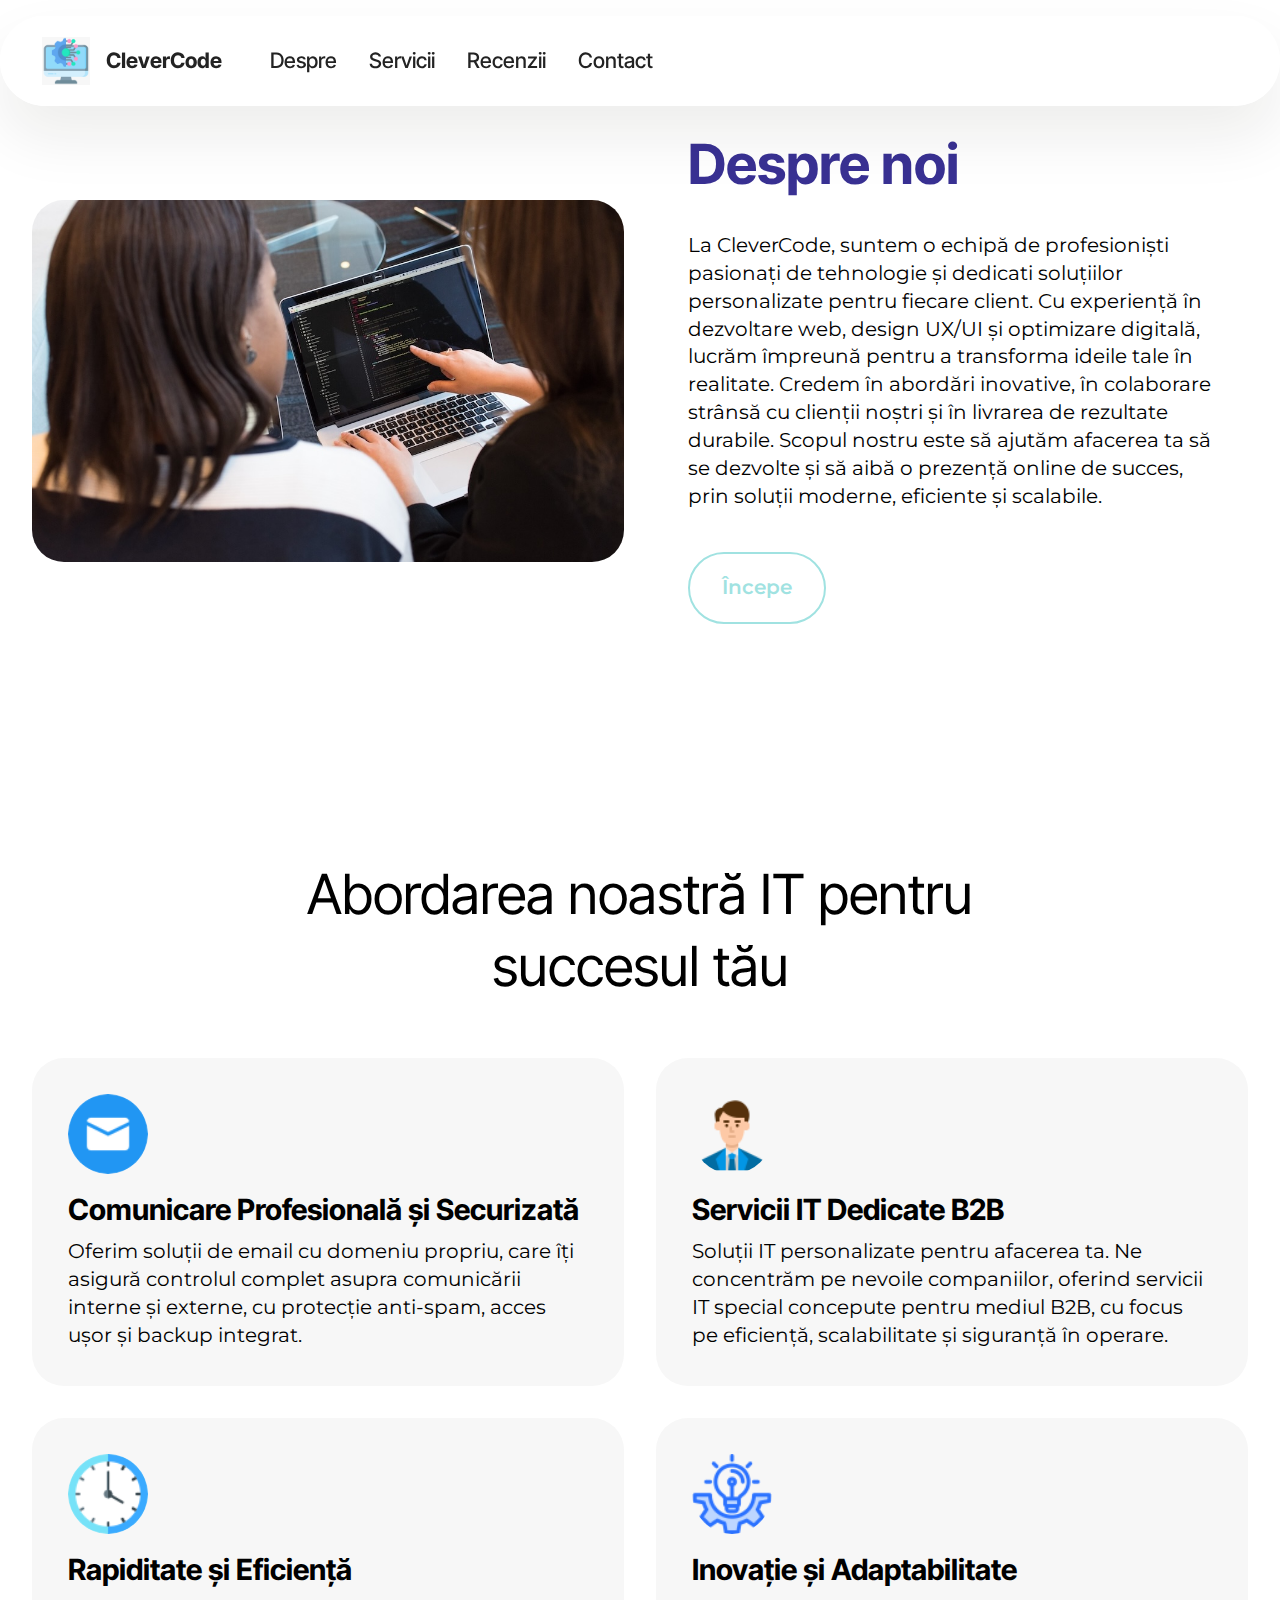
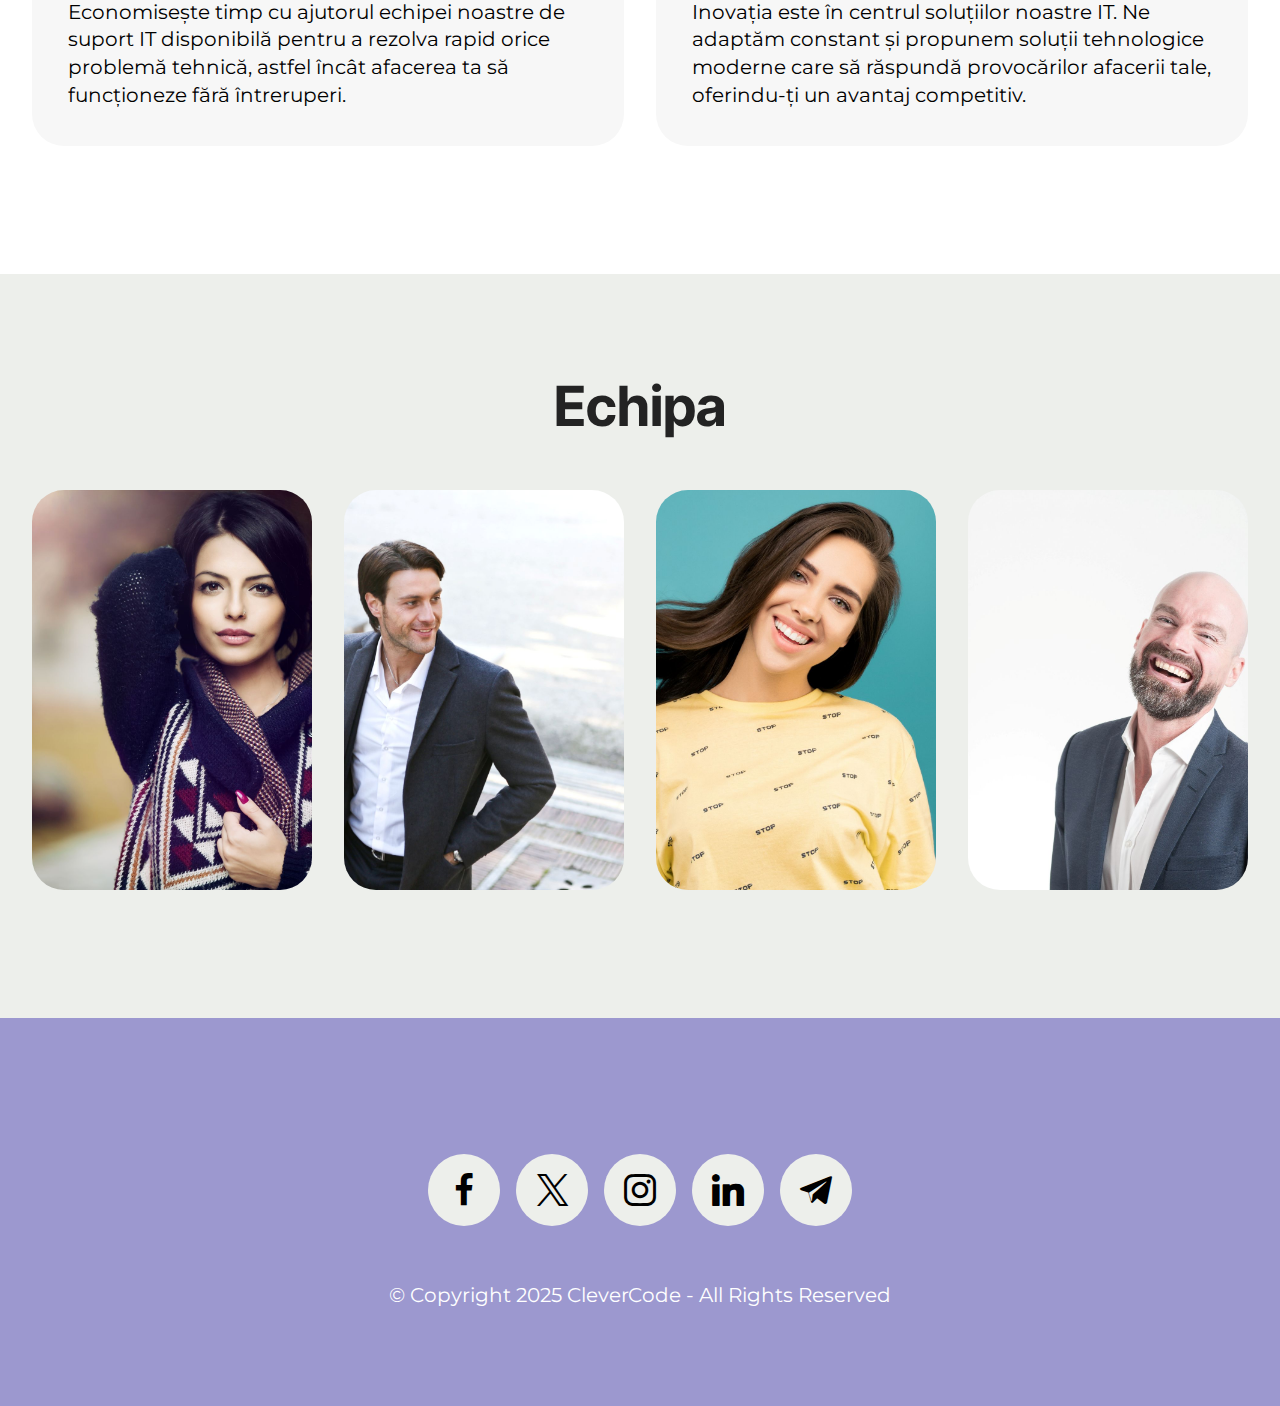
==== page1.html @ 92ffdc8c "Companie" ====
<!DOCTYPE html>
<html lang="ro">

<head>
    <meta charset="utf-8">
    <meta name="author" content="Oprea Andrada-Ioana">
    <meta name="keywords" content="Programare web, Dezvoltare software, Consultanță IT, Servicii IT personalizate">
    <meta name="description" content="Compania noastră IT oferă soluții software personalizate, consultanță tehnologică și servicii de suport pentru a sprijini transformarea digitală a afacerii tale">
    <title>Soluții IT Personalizate pentru Optimizarea Afacerii Tale</title>


    <link rel="stylesheet" href="assets/web/assets/mobirise-icons2/mobirise2.css">
    <link rel="stylesheet" href="assets/bootstrap/css/bootstrap.min.css">
    <link rel="stylesheet" href="assets/bootstrap/css/bootstrap-grid.min.css">
    <link rel="stylesheet" href="assets/bootstrap/css/bootstrap-reboot.min.css">
    <link rel="stylesheet" href="assets/animatecss/animate.css">
    <link rel="stylesheet" href="assets/dropdown/css/style.css">
    <link rel="stylesheet" href="assets/socicon/css/styles.css">
    <link rel="stylesheet" href="assets/theme/css/style.css">
    <link rel="preload" href="https://fonts.googleapis.com/css2?family=Inter+Tight:wght@400;700&display=swap" as="style" onload="this.onload=null;this.rel='stylesheet'">
    <noscript><link rel="stylesheet" href="https://fonts.googleapis.com/css2?family=Inter+Tight:wght@400;700&display=swap"></noscript>
    <link rel="preload" href="https://fonts.googleapis.com/css?family=Montserrat:100,200,300,400,500,600,700,800,900,100i,200i,300i,400i,500i,600i,700i,800i,900i&display=swap" as="style" onload="this.onload=null;this.rel='stylesheet'">
    <noscript><link rel="stylesheet" href="https://fonts.googleapis.com/css?family=Montserrat:100,200,300,400,500,600,700,800,900&display=swap"></noscript>
    <link rel="preload" as="style" href="assets/mobirise/css/mbr-additional.css?v=W30mkj">
    <link rel="stylesheet" href="assets/mobirise/css/mbr-additional.css?v=W30mkj" type="text/css">
</head>

<body>


    <div data-bs-version="5.1" class="menu menu1 cid-uA8IQhaXGM" id="menu01-2">
        <nav class="navbar navbar-dropdown navbar-fixed-top navbar-expand-lg">
            <div class="container">
                <div class="navbar-brand">
                    <div class="navbar-logo">
                        <a href="https://mobiri.se">
                            <img src="assets/images/it.jpg" alt="CleverCode" style="height: 3rem;">
                        </a>
                    </div>
                    <div class="navbar-caption-wrap">
                        <a class="navbar-caption text-black text-primary display-4" href="index.html">CleverCode</a>
                    </div>
                </div>
                <button class="navbar-toggler" type="button" data-bs-toggle="collapse" data-bs-target="#navbarSupportedContent" aria-controls="navbarNavAltMarkup" aria-expanded="false" aria-label="Toggle navigation">
                    <span class="navbar-toggler-icon"></span>
                </button>
                <div class="collapse navbar-collapse" id="navbarSupportedContent">
                    <ul class="navbar-nav nav-dropdown nav-right" data-app-modern-menu="true">
                        <li class="nav-item">
                            <a class="nav-link link text-black text-primary display-4" href="page1.html">Despre</a>
                        </li>
                        <li class="nav-item">
                            <a class="nav-link link text-black text-primary display-4" href="page2.html">Servicii</a>
                        </li>
                        <li class="nav-item">
                            <a class="nav-link link text-black text-primary display-4" href="page3.html">Recenzii</a>
                        </li>
                        <li class="nav-item">
                            <a class="nav-link link text-black text-primary display-4" href="page4.html">Contact</a>
                        </li>
                    </ul>
                </div>
            </div>
        </nav>
    </div>

    
    <div data-bs-version="5.1" class="start article2 cid-uA8QOatmbp" id="article02-b">
        <div class="container">
            <div class="row justify-content-center">
                <div class="col-12 col-md-12 col-lg-6 image-wrapper">
                    <img class="w-100" src="assets/images/code6.jpg" alt="2 femei la un laptop">
                </div>
                <div class="col-12 col-md-12 col-lg">
                    <div class="text-wrapper align-left">
                        <h2 class="mbr-section-title mbr-fonts-style mb-4 display-2"><strong>Despre noi</strong></h2>
                        <p class="mbr-text align-left mbr-fonts-style mb-4 display-7">La CleverCode, suntem o echipă de profesioniști pasionați de tehnologie și dedicati soluțiilor personalizate pentru fiecare client. Cu experiență în dezvoltare web, design UX/UI și optimizare digitală, lucrăm împreună pentru a transforma ideile tale în realitate. Credem în abordări inovative, în colaborare strânsă cu clienții noștri și în livrarea de rezultate durabile. Scopul nostru este să ajutăm afacerea ta să se dezvolte și să aibă o prezență online de succes, prin soluții moderne, eficiente și scalabile.</p>
                        <div class="mbr-section-btn align-left mt-3"><a class="btn btn-warning-outline display-7" href="page4.html">Începe</a></div>
                    </div>
                </div>
            </div>
        </div>
    </div>


    <div data-bs-version="5.1" class="features026 cid-uA8Slpa5jL" id="features026-e">
        <div class="container">
            <div class="row mb-5 justify-content-center">
                <div class="col-12 mb-0 content-head">
                    <h3 class="mbr-section-title mbr-fonts-style align-center display-2">Abordarea noastră IT pentru succesul tău</h3>
                </div>
            </div>
            <div class="row">
                <div class="item features-without-image col-12 col-md-6 col-lg-6 item-mb">
                    <div class="item-wrapper">
                        <div class="card-box align-left">
                            <div class="img-wrapper mb-3">
                                <img src="assets/images/mail-2.png" alt="email">
                            </div>
                            <h4 class="card-title mbr-fonts-style display-5"><strong>Comunicare Profesională și Securizată</strong></h4>
                            <p class="card-text mbr-fonts-style display-7">Oferim soluții de email cu domeniu propriu, care îți asigură controlul complet asupra comunicării interne și externe, cu protecție anti-spam, acces ușor și backup integrat.</p>
                        </div>
                    </div>
                </div>
                <div class="item features-without-image col-12 col-md-6 col-lg-6 item-mb">
                    <div class="item-wrapper">
                        <div class="card-box align-left">
                            <div class="img-wrapper mb-3">
                                <img src="assets/images/bussiness-man-1.png" alt="om">
                            </div>
                            <h4 class="card-title mbr-fonts-style display-5"><strong>Servicii IT Dedicate B2B</strong></h4>
                            <p class="card-text mbr-fonts-style display-7">Soluții IT personalizate pentru afacerea ta. Ne concentrăm pe nevoile companiilor, oferind servicii IT special concepute pentru mediul B2B, cu focus pe eficiență, scalabilitate și siguranță în operare.</p>
                        </div>
                    </div>
                </div>
                <div class="item features-without-image col-12 col-md-6 col-lg-6 item-mb">
                    <div class="item-wrapper">
                        <div class="card-box align-left">
                            <div class="img-wrapper mb-3">
                                <img src="assets/images/clock-1.png" alt="ceas">
                            </div>
                            <h4 class="card-title mbr-fonts-style display-5"><strong>Rapiditate și Eficiență</strong></h4>
                            <p class="card-text mbr-fonts-style display-7">Economisește timp cu ajutorul echipei noastre de suport IT disponibilă pentru a rezolva rapid orice problemă tehnică, astfel încât afacerea ta să funcționeze fără întreruperi.</p>
                        </div>
                    </div>
                </div>
                <div class="item features-without-image col-12 col-md-6 col-lg-6 item-mb">
                    <div class="item-wrapper">
                        <div class="card-box align-left">
                            <div class="img-wrapper mb-3">
                                <img src="assets/images/idea-1.png" alt="bec">
                            </div>
                            <h4 class="card-title mbr-fonts-style display-5"><strong>Inovație și Adaptabilitate</strong></h4>
                            <p class="card-text mbr-fonts-style display-7">Inovația este în centrul soluțiilor noastre IT. Ne adaptăm constant și propunem soluții tehnologice moderne care să răspundă provocărilor afacerii tale, oferindu-ți un avantaj competitiv.</p>
                        </div>
                    </div>
                </div>
            </div>
        </div>
    </div>

    
    <div data-bs-version="5.1" class="clients2 cid-uA9PEl53NF" id="clients02-11">
        <div class="container-fluid">
            <div class="row justify-content-center mb-5">
                <div class="col-12 content-head">
                    <h3 class="mbr-section-title mbr-fonts-style align-center mb-0 display-2"><strong>Echipa</strong></h3>
                </div>
            </div>
            <div class="row justify-content-center">
                <div class="col-sm-6 card col-lg-3">
                    <div class="card-wrap card1">
                        <div class="content-wrap">
                            <div class="mbr-section-btn card-btn align-center"><a class="btn btn-white display-7" href="https://mobiri.se">Software Developer</a></div>
                        </div>
                    </div>
                </div>
                <div class="col-sm-6 card col-lg-3">
                    <div class="card-wrap card2">
                        <div class="content-wrap">
                            <div class="mbr-section-btn card-btn align-center"><a class="btn btn-white display-7" href="https://mobiri.se">Chief Technology Officer</a></div>
                        </div>
                    </div>
                </div>
                <div class="col-sm-6 card col-lg-3">
                    <div class="card-wrap card3">
                        <div class="content-wrap">
                            <div class="mbr-section-btn card-btn align-center"><a class="btn btn-white display-7" href="https://mobiri.se">IT Support Specialist</a></div>
                        </div>
                    </div>
                </div>
                <div class="col-sm-6 card col-lg-3">
                    <div class="card-wrap card4">
                        <div class="content-wrap">
                            <div class="mbr-section-btn card-btn align-center"><a class="btn btn-white display-7" href="https://mobiri.se">Project Manager</a></div>
                        </div>
                    </div>
                </div>
            </div>
        </div>
    </div>

	<div data-bs-version="5.1" class="footer3 cid-uA9YCGPBfS" id="footer03-16">
		<div class="container">
		  <div class="row">
			<div class="col-12 mt-4">
			  <div class="social-row">
				<div class="soc-item">
				  <a href="https://www.facebook.com/?locale=ro_RO" target="_blank">
					<div class="mbr-iconfont display-7 socicon-facebook socicon"></div>
				  </a>
				</div>
				<div class="soc-item">
				  <a href="https://mobiri.se/" target="_blank">
					<div class="mbr-iconfont socicon-twitter socicon"></div>
				  </a>
				</div>
				<div class="soc-item">
				  <a href="https://mobiri.se/" target="_blank">
					<div class="mbr-iconfont socicon-instagram socicon"></div>
				  </a>
				</div>
				<div class="soc-item">
				  <a href="https://mobiri.se/" target="_blank">
					<div class="mbr-iconfont socicon socicon-linkedin"></div>
				  </a>
				</div>
				<div class="soc-item">
				  <a href="https://mobiri.se/" target="_blank">
					<div class="mbr-iconfont socicon-telegram socicon"></div>
				  </a>
				</div>
			  </div>
			</div>
			<div class="col-12 mt-5">
			  <p class="mbr-fonts-style copyright display-7">
				© Copyright 2025 CleverCode - All Rights Reserved
			  </p>
			</div>
		  </div>
		</div>
	  </div>
	
	</body>
	</html>
---- assets/web/assets/mobirise-icons2/mobirise2.css ----
@font-face {
  font-family: 'Moririse2';
  font-display: swap;
  src:  url('mobirise2.eot?f2bix4');
  src:  url('mobirise2.eot?f2bix4#iefix') format('embedded-opentype'),
    url('mobirise2.ttf?f2bix4') format('truetype'),
    url('mobirise2.woff?f2bix4') format('woff'),
    url('mobirise2.svg?f2bix4#mobirise2') format('svg');
  font-weight: normal;
  font-style: normal;
}

[class^="mobi-"], [class*=" mobi-"] {
  /* use !important to prevent issues with browser extensions that change fonts */
  font-family: 'Moririse2' !important;
  speak: none;
  font-style: normal;
  font-weight: normal;
  font-variant: normal;
  text-transform: none;
  line-height: 1;

  /* Better Font Rendering =========== */
  -webkit-font-smoothing: antialiased;
  -moz-osx-font-smoothing: grayscale;
}

.mobi-mbri-add-submenu:before {
  content: "\e900";
}
.mobi-mbri-alert:before {
  content: "\e901";
}
.mobi-mbri-align-center:before {
  content: "\e902";
}
.mobi-mbri-align-justify:before {
  content: "\e903";
}
.mobi-mbri-align-left:before {
  content: "\e904";
}
.mobi-mbri-align-right:before {
  content: "\e905";
}
.mobi-mbri-android:before {
  content: "\e906";
}
.mobi-mbri-apple:before {
  content: "\e907";
}
.mobi-mbri-arrow-down:before {
  content: "\e908";
}
.mobi-mbri-arrow-next:before {
  content: "\e909";
}
.mobi-mbri-arrow-prev:before {
  content: "\e90a";
}
.mobi-mbri-arrow-up:before {
  content: "\e90b";
}
.mobi-mbri-bold:before {
  content: "\e90c";
}
.mobi-mbri-bookmark:before {
  content: "\e90d";
}
.mobi-mbri-bootstrap:before {
  content: "\e90e";
}
.mobi-mbri-briefcase:before {
  content: "\e90f";
}
.mobi-mbri-browse:before {
  content: "\e910";
}
.mobi-mbri-bulleted-list:before {
  content: "\e911";
}
.mobi-mbri-calendar:before {
  content: "\e912";
}
.mobi-mbri-camera:before {
  content: "\e913";
}
.mobi-mbri-cart-add:before {
  content: "\e914";
}
.mobi-mbri-cart-full:before {
  content: "\e915";
}
.mobi-mbri-cash:before {
  content: "\e916";
}
.mobi-mbri-change-style:before {
  content: "\e917";
}
.mobi-mbri-chat:before {
  content: "\e918";
}
.mobi-mbri-clock:before {
  content: "\e919";
}
.mobi-mbri-close:before {
  content: "\e91a";
}
.mobi-mbri-cloud:before {
  content: "\e91b";
}
.mobi-mbri-code:before {
  content: "\e91c";
}
.mobi-mbri-contact-form:before {
  content: "\e91d";
}
.mobi-mbri-credit-card:before {
  content: "\e91e";
}
.mobi-mbri-cursor-click:before {
  content: "\e91f";
}
.mobi-mbri-cust-feedback:before {
  content: "\e920";
}
.mobi-mbri-database:before {
  content: "\e921";
}
.mobi-mbri-delivery:before {
  content: "\e922";
}
.mobi-mbri-desktop:before {
  content: "\e923";
}
.mobi-mbri-devices:before {
  content: "\e924";
}
.mobi-mbri-down:before {
  content: "\e925";
}
.mobi-mbri-download-2:before {
  content: "\e926";
}
.mobi-mbri-download:before {
  content: "\e927";
}
.mobi-mbri-drag-n-drop-2:before {
  content: "\e928";
}
.mobi-mbri-drag-n-drop:before {
  content: "\e929";
}
.mobi-mbri-edit-2:before {
  content: "\e92a";
}
.mobi-mbri-edit:before {
  content: "\e92b";
}
.mobi-mbri-error:before {
  content: "\e92c";
}
.mobi-mbri-extension:before {
  content: "\e92d";
}
.mobi-mbri-features:before {
  content: "\e92e";
}
.mobi-mbri-file:before {
  content: "\e92f";
}
.mobi-mbri-flag:before {
  content: "\e930";
}
.mobi-mbri-folder:before {
  content: "\e931";
}
.mobi-mbri-gift:before {
  content: "\e932";
}
.mobi-mbri-github:before {
  content: "\e933";
}
.mobi-mbri-globe-2:before {
  content: "\e934";
}
.mobi-mbri-globe:before {
  content: "\e935";
}
.mobi-mbri-growing-chart:before {
  content: "\e936";
}
.mobi-mbri-hearth:before {
  content: "\e937";
}
.mobi-mbri-help:before {
  content: "\e938";
}
.mobi-mbri-home:before {
  content: "\e939";
}
.mobi-mbri-hot-cup:before {
  content: "\e93a";
}
.mobi-mbri-idea:before {
  content: "\e93b";
}
.mobi-mbri-image-gallery:before {
  content: "\e93c";
}
.mobi-mbri-image-slider:before {
  content: "\e93d";
}
.mobi-mbri-info:before {
  content: "\e93e";
}
.mobi-mbri-italic:before {
  content: "\e93f";
}
.mobi-mbri-key:before {
  content: "\e940";
}
.mobi-mbri-laptop:before {
  content: "\e941";
}
.mobi-mbri-layers:before {
  content: "\e942";
}
.mobi-mbri-left-right:before {
  content: "\e943";
}
.mobi-mbri-left:before {
  content: "\e944";
}
.mobi-mbri-letter:before {
  content: "\e945";
}
.mobi-mbri-like:before {
  content: "\e946";
}
.mobi-mbri-link:before {
  content: "\e947";
}
.mobi-mbri-lock:before {
  content: "\e948";
}
.mobi-mbri-login:before {
  content: "\e949";
}
.mobi-mbri-logout:before {
  content: "\e94a";
}
.mobi-mbri-magic-stick:before {
  content: "\e94b";
}
.mobi-mbri-map-pin:before {
  content: "\e94c";
}
.mobi-mbri-menu:before {
  content: "\e94d";
}
.mobi-mbri-mobile-2:before {
  content: "\e94e";
}
.mobi-mbri-mobile-horizontal:before {
  content: "\e94f";
}
.mobi-mbri-mobile:before {
  content: "\e950";
}
.mobi-mbri-mobirise:before {
  content: "\e951";
}
.mobi-mbri-more-horizontal:before {
  content: "\e952";
}
.mobi-mbri-more-vertical:before {
  content: "\e953";
}
.mobi-mbri-music:before {
  content: "\e954";
}
.mobi-mbri-new-file:before {
  content: "\e955";
}
.mobi-mbri-numbered-list:before {
  content: "\e956";
}
.mobi-mbri-opened-folder:before {
  content: "\e957";
}
.mobi-mbri-pages:before {
  content: "\e958";
}
.mobi-mbri-paper-plane:before {
  content: "\e959";
}
.mobi-mbri-paperclip:before {
  content: "\e95a";
}
.mobi-mbri-phone:before {
  content: "\e95b";
}
.mobi-mbri-photo:before {
  content: "\e95c";
}
.mobi-mbri-photos:before {
  content: "\e95d";
}
.mobi-mbri-pin:before {
  content: "\e95e";
}
.mobi-mbri-play:before {
  content: "\e95f";
}
.mobi-mbri-plus:before {
  content: "\e960";
}
.mobi-mbri-preview:before {
  content: "\e961";
}
.mobi-mbri-print:before {
  content: "\e962";
}
.mobi-mbri-protect:before {
  content: "\e963";
}
.mobi-mbri-question:before {
  content: "\e964";
}
.mobi-mbri-quote-left:before {
  content: "\e965";
}
.mobi-mbri-quote-right:before {
  content: "\e966";
}
.mobi-mbri-redo:before {
  content: "\e967";
}
.mobi-mbri-refresh:before {
  content: "\e968";
}
.mobi-mbri-responsive-2:before {
  content: "\e969";
}
.mobi-mbri-responsive:before {
  content: "\e96a";
}
.mobi-mbri-right:before {
  content: "\e96b";
}
.mobi-mbri-rocket:before {
  content: "\e96c";
}
.mobi-mbri-sad-face:before {
  content: "\e96d";
}
.mobi-mbri-sale:before {
  content: "\e96e";
}
.mobi-mbri-save:before {
  content: "\e96f";
}
.mobi-mbri-search:before {
  content: "\e970";
}
.mobi-mbri-setting-2:before {
  content: "\e971";
}
.mobi-mbri-setting-3:before {
  content: "\e972";
}
.mobi-mbri-setting:before {
  content: "\e973";
}
.mobi-mbri-share:before {
  content: "\e974";
}
.mobi-mbri-shopping-bag:before {
  content: "\e975";
}
.mobi-mbri-shopping-basket:before {
  content: "\e976";
}
.mobi-mbri-shopping-cart:before {
  content: "\e977";
}
.mobi-mbri-sites:before {
  content: "\e978";
}
.mobi-mbri-smile-face:before {
  content: "\e979";
}
.mobi-mbri-speed:before {
  content: "\e97a";
}
.mobi-mbri-star:before {
  content: "\e97b";
}
.mobi-mbri-success:before {
  content: "\e97c";
}
.mobi-mbri-sun:before {
  content: "\e97d";
}
.mobi-mbri-sun2:before {
  content: "\e97e";
}
.mobi-mbri-tablet-vertical:before {
  content: "\e97f";
}
.mobi-mbri-tablet:before {
  content: "\e980";
}
.mobi-mbri-target:before {
  content: "\e981";
}
.mobi-mbri-timer:before {
  content: "\e982";
}
.mobi-mbri-to-ftp:before {
  content: "\e983";
}
.mobi-mbri-to-local-drive:before {
  content: "\e984";
}
.mobi-mbri-touch-swipe:before {
  content: "\e985";
}
.mobi-mbri-touch:before {
  content: "\e986";
}
.mobi-mbri-trash:before {
  content: "\e987";
}
.mobi-mbri-underline:before {
  content: "\e988";
}
.mobi-mbri-undo:before {
  content: "\e989";
}
.mobi-mbri-unlink:before {
  content: "\e98a";
}
.mobi-mbri-unlock:before {
  content: "\e98b";
}
.mobi-mbri-up-down:before {
  content: "\e98c";
}
.mobi-mbri-up:before {
  content: "\e98d";
}
.mobi-mbri-update:before {
  content: "\e98e";
}
.mobi-mbri-upload-2:before {
  content: "\e98f";
}
.mobi-mbri-upload:before {
  content: "\e990";
}
.mobi-mbri-user-2:before {
  content: "\e991";
}
.mobi-mbri-user:before {
  content: "\e992";
}
.mobi-mbri-users:before {
  content: "\e993";
}
.mobi-mbri-video-play:before {
  content: "\e994";
}
.mobi-mbri-video:before {
  content: "\e995";
}
.mobi-mbri-watch:before {
  content: "\e996";
}
.mobi-mbri-website-theme-2:before {
  content: "\e997";
}
.mobi-mbri-website-theme:before {
  content: "\e998";
}
.mobi-mbri-wifi:before {
  content: "\e999";
}
.mobi-mbri-windows:before {
  content: "\e99a";
}
.mobi-mbri-zoom-in:before {
  content: "\e99b";
}
.mobi-mbri-zoom-out:before {
  content: "\e99c";
}
---- assets/dropdown/css/style.css ----
.navbar-dropdown {
  left: 0;
  padding: 0;
  position: absolute;
  right: 0;
  top: 0;
  transition: all 0.45s ease;
  z-index: 1030;
  background: #282828; }
  .navbar-dropdown .navbar-logo {
    margin-right: 0.8rem;
    transition: margin 0.3s ease-in-out;
    vertical-align: middle; }
    .navbar-dropdown .navbar-logo img {
      height: 3.125rem;
      transition: all 0.3s ease-in-out; }
    .navbar-dropdown .navbar-logo.mbr-iconfont {
      font-size: 3.125rem;
      line-height: 3.125rem; }
  .navbar-dropdown .navbar-caption {
    font-weight: 700;
    white-space: normal;
    vertical-align: -4px;
    line-height: 3.125rem !important; }
    .navbar-dropdown .navbar-caption, .navbar-dropdown .navbar-caption:hover {
      color: inherit;
      text-decoration: none; }
  .navbar-dropdown .mbr-iconfont + .navbar-caption {
    vertical-align: -1px; }
  .navbar-dropdown.navbar-fixed-top {
    position: fixed; }
  .navbar-dropdown .navbar-brand span {
    vertical-align: -4px; }
  .navbar-dropdown.bg-color.transparent {
    background: none; }
  .navbar-dropdown.navbar-short .navbar-brand {
    padding: 0.625rem 0; }
    .navbar-dropdown.navbar-short .navbar-brand span {
      vertical-align: -1px; }
  .navbar-dropdown.navbar-short .navbar-caption {
    line-height: 2.375rem !important;
    vertical-align: -2px; }
  .navbar-dropdown.navbar-short .navbar-logo {
    margin-right: 0.5rem; }
    .navbar-dropdown.navbar-short .navbar-logo img {
      height: 2.375rem; }
    .navbar-dropdown.navbar-short .navbar-logo.mbr-iconfont {
      font-size: 2.375rem;
      line-height: 2.375rem; }
  .navbar-dropdown.navbar-short .mbr-table-cell {
    height: 3.625rem; }
  .navbar-dropdown .navbar-close {
    left: 0.6875rem;
    position: fixed;
    top: 0.75rem;
    z-index: 1000; }
  .navbar-dropdown .hamburger-icon {
    content: "";
    display: inline-block;
    vertical-align: middle;
    width: 16px;
    -webkit-box-shadow: 0 -6px 0 1px #282828,0 0 0 1px #282828,0 6px 0 1px #282828;
    -moz-box-shadow: 0 -6px 0 1px #282828,0 0 0 1px #282828,0 6px 0 1px #282828;
    box-shadow: 0 -6px 0 1px #282828,0 0 0 1px #282828,0 6px 0 1px #282828; }

.dropdown-menu .dropdown-toggle[data-toggle="dropdown-submenu"]::after {
  border-bottom: 0.35em solid transparent;
  border-left: 0.35em solid;
  border-right: 0;
  border-top: 0.35em solid transparent;
  margin-left: 0.3rem; }

.dropdown-menu .dropdown-item:focus {
  outline: 0; }

.nav-dropdown {
  font-size: 0.75rem;
  font-weight: 500;
  height: auto !important; }
  .nav-dropdown .nav-btn {
    padding-left: 1rem; }
  .nav-dropdown .link {
    margin: .667em 1.667em;
    font-weight: 500;
    padding: 0;
    transition: color .2s ease-in-out; }
    .nav-dropdown .link.dropdown-toggle {
      margin-right: 2.583em; }
      .nav-dropdown .link.dropdown-toggle::after {
        margin-left: .25rem;
        border-top: 0.35em solid;
        border-right: 0.35em solid transparent;
        border-left: 0.35em solid transparent;
        border-bottom: 0; }
      .nav-dropdown .link.dropdown-toggle[aria-expanded="true"] {
        margin: 0;
        padding: 0.667em 3.263em  0.667em 1.667em; }
  .nav-dropdown .link::after,
  .nav-dropdown .dropdown-item::after {
    color: inherit; }
  .nav-dropdown .btn {
    font-size: 0.75rem;
    font-weight: 700;
    letter-spacing: 0;
    margin-bottom: 0;
    padding-left: 1.25rem;
    padding-right: 1.25rem; }
  .nav-dropdown .dropdown-menu {
    border-radius: 0;
    border: 0;
    left: 0;
    margin: 0;
    padding-bottom: 1.25rem;
    padding-top: 1.25rem;
    position: relative; }
  .nav-dropdown .dropdown-submenu {
    margin-left: 0.125rem;
    top: 0; }
  .nav-dropdown .dropdown-item {
    font-weight: 500;
    line-height: 2;
    padding: 0.3846em 4.615em 0.3846em 1.5385em;
    position: relative;
    transition: color .2s ease-in-out, background-color .2s ease-in-out; }
    .nav-dropdown .dropdown-item::after {
      margin-top: -0.3077em;
      position: absolute;
      right: 1.1538em;
      top: 50%; }
    .nav-dropdown .dropdown-item:focus, .nav-dropdown .dropdown-item:hover {
      background: none; }

@media (max-width: 767px) {
  .nav-dropdown.navbar-toggleable-sm {
    bottom: 0;
    display: none;
    left: 0;
    overflow-x: hidden;
    position: fixed;
    top: 0;
    transform: translateX(-100%);
    -ms-transform: translateX(-100%);
    -webkit-transform: translateX(-100%);
    width: 18.75rem;
    z-index: 999; } }
.nav-dropdown.navbar-toggleable-xl {
  bottom: 0;
  display: none;
  left: 0;
  overflow-x: hidden;
  position: fixed;
  top: 0;
  transform: translateX(-100%);
  -ms-transform: translateX(-100%);
  -webkit-transform: translateX(-100%);
  width: 18.75rem;
  z-index: 999; }

.nav-dropdown-sm {
  display: block !important;
  overflow-x: hidden;
  overflow: auto;
  padding-top: 3.875rem; }
  .nav-dropdown-sm::after {
    content: "";
    display: block;
    height: 3rem;
    width: 100%; }
  .nav-dropdown-sm.collapse.in ~ .navbar-close {
    display: block !important; }
  .nav-dropdown-sm.collapsing, .nav-dropdown-sm.collapse.in {
    transform: translateX(0);
    -ms-transform: translateX(0);
    -webkit-transform: translateX(0);
    transition: all 0.25s ease-out;
    -webkit-transition: all 0.25s ease-out;
    background: #282828; }
  .nav-dropdown-sm.collapsing[aria-expanded="false"] {
    transform: translateX(-100%);
    -ms-transform: translateX(-100%);
    -webkit-transform: translateX(-100%); }
  .nav-dropdown-sm .nav-item {
    display: block;
    margin-left: 0 !important;
    padding-left: 0; }
  .nav-dropdown-sm .link,
  .nav-dropdown-sm .dropdown-item {
    border-top: 1px dotted rgba(255, 255, 255, 0.1);
    font-size: 0.8125rem;
    line-height: 1.6;
    margin: 0 !important;
    padding: 0.875rem 2.4rem 0.875rem 1.5625rem !important;
    position: relative;
    white-space: normal; }
    .nav-dropdown-sm .link:focus, .nav-dropdown-sm .link:hover,
    .nav-dropdown-sm .dropdown-item:focus,
    .nav-dropdown-sm .dropdown-item:hover {
      background: rgba(0, 0, 0, 0.2) !important;
      color: #c0a375; }
  .nav-dropdown-sm .nav-btn {
    position: relative;
    padding: 1.5625rem 1.5625rem 0 1.5625rem; }
    .nav-dropdown-sm .nav-btn::before {
      border-top: 1px dotted rgba(255, 255, 255, 0.1);
      content: "";
      left: 0;
      position: absolute;
      top: 0;
      width: 100%; }
    .nav-dropdown-sm .nav-btn + .nav-btn {
      padding-top: 0.625rem; }
      .nav-dropdown-sm .nav-btn + .nav-btn::before {
        display: none; }
  .nav-dropdown-sm .btn {
    padding: 0.625rem 0; }
  .nav-dropdown-sm .dropdown-toggle[data-toggle="dropdown-submenu"]::after {
    margin-left: .25rem;
    border-top: 0.35em solid;
    border-right: 0.35em solid transparent;
    border-left: 0.35em solid transparent;
    border-bottom: 0; }
  .nav-dropdown-sm .dropdown-toggle[data-toggle="dropdown-submenu"][aria-expanded="true"]::after {
    border-top: 0;
    border-right: 0.35em solid transparent;
    border-left: 0.35em solid transparent;
    border-bottom: 0.35em solid; }
  .nav-dropdown-sm .dropdown-menu {
    margin: 0;
    padding: 0;
    position: relative;
    top: 0;
    left: 0;
    width: 100%;
    border: 0;
    float: none;
    border-radius: 0;
    background: none; }
  .nav-dropdown-sm .dropdown-submenu {
    left: 100%;
    margin-left: 0.125rem;
    margin-top: -1.25rem;
    top: 0; }

.navbar-toggleable-sm .nav-dropdown .dropdown-menu {
  position: absolute; }

.navbar-toggleable-sm .nav-dropdown .dropdown-submenu {
  left: 100%;
  margin-left: 0.125rem;
  margin-top: -1.25rem;
  top: 0; }

.navbar-toggleable-sm.opened .nav-dropdown .dropdown-menu {
  position: relative; }

.navbar-toggleable-sm.opened .nav-dropdown .dropdown-submenu {
  left: 0;
  margin-left: 00rem;
  margin-top: 0rem;
  top: 0; }

.is-builder .nav-dropdown.collapsing {
  transition: none !important; }
---- assets/socicon/css/styles.css ----
@charset "UTF-8";

@font-face {
  font-family: 'Socicon';
  src:  url('../fonts/socicon.eot');
  src:  url('../fonts/socicon.eot?#iefix') format('embedded-opentype'),
    url('../fonts/socicon.woff2') format('woff2'),
    url('../fonts/socicon.ttf') format('truetype'),
    url('../fonts/socicon.woff') format('woff'),
    url('../fonts/socicon.svg#socicon') format('svg');
  font-weight: normal;
  font-style: normal;
  font-display: swap;
}

[data-icon]:before {
  font-family: "socicon" !important;
  content: attr(data-icon);
  font-style: normal !important;
  font-weight: normal !important;
  font-variant: normal !important;
  text-transform: none !important;
  speak: none;
  line-height: 1;
  -webkit-font-smoothing: antialiased;
  -moz-osx-font-smoothing: grayscale;
}

[class^="socicon-"], [class*=" socicon-"] {
  /* use !important to prevent issues with browser extensions that change fonts */
  font-family: 'Socicon' !important;
  speak: none;
  font-style: normal;
  font-weight: normal;
  font-variant: normal;
  text-transform: none;
  line-height: 1;

  /* Better Font Rendering =========== */
  -webkit-font-smoothing: antialiased;
  -moz-osx-font-smoothing: grayscale;
}

.socicon-500px:before {
  content: "\e000";
}
.socicon-8tracks:before {
  content: "\e001";
}
.socicon-airbnb:before {
  content: "\e002";
}
.socicon-alliance:before {
  content: "\e003";
}
.socicon-amazon:before {
  content: "\e004";
}
.socicon-amplement:before {
  content: "\e005";
}
.socicon-android:before {
  content: "\e006";
}
.socicon-angellist:before {
  content: "\e007";
}
.socicon-apple:before {
  content: "\e008";
}
.socicon-appnet:before {
  content: "\e009";
}
.socicon-baidu:before {
  content: "\e00a";
}
.socicon-bandcamp:before {
  content: "\e00b";
}
.socicon-battlenet:before {
  content: "\e00c";
}
.socicon-mixer:before {
  content: "\e00d";
}
.socicon-bebee:before {
  content: "\e00e";
}
.socicon-bebo:before {
  content: "\e00f";
}
.socicon-behance:before {
  content: "\e010";
}
.socicon-blizzard:before {
  content: "\e011";
}
.socicon-blogger:before {
  content: "\e012";
}
.socicon-buffer:before {
  content: "\e013";
}
.socicon-chrome:before {
  content: "\e014";
}
.socicon-coderwall:before {
  content: "\e015";
}
.socicon-curse:before {
  content: "\e016";
}
.socicon-dailymotion:before {
  content: "\e017";
}
.socicon-deezer:before {
  content: "\e018";
}
.socicon-delicious:before {
  content: "\e019";
}
.socicon-deviantart:before {
  content: "\e01a";
}
.socicon-diablo:before {
  content: "\e01b";
}
.socicon-digg:before {
  content: "\e01c";
}
.socicon-discord:before {
  content: "\e01d";
}
.socicon-disqus:before {
  content: "\e01e";
}
.socicon-douban:before {
  content: "\e01f";
}
.socicon-draugiem:before {
  content: "\e020";
}
.socicon-dribbble:before {
  content: "\e021";
}
.socicon-drupal:before {
  content: "\e022";
}
.socicon-ebay:before {
  content: "\e023";
}
.socicon-ello:before {
  content: "\e024";
}
.socicon-endomodo:before {
  content: "\e025";
}
.socicon-envato:before {
  content: "\e026";
}
.socicon-etsy:before {
  content: "\e027";
}
.socicon-facebook:before {
  content: "\e028";
}
.socicon-feedburner:before {
  content: "\e029";
}
.socicon-filmweb:before {
  content: "\e02a";
}
.socicon-firefox:before {
  content: "\e02b";
}
.socicon-flattr:before {
  content: "\e02c";
}
.socicon-flickr:before {
  content: "\e02d";
}
.socicon-formulr:before {
  content: "\e02e";
}
.socicon-forrst:before {
  content: "\e02f";
}
.socicon-foursquare:before {
  content: "\e030";
}
.socicon-friendfeed:before {
  content: "\e031";
}
.socicon-github:before {
  content: "\e032";
}
.socicon-goodreads:before {
  content: "\e033";
}
.socicon-google:before {
  content: "\e034";
}
.socicon-googlescholar:before {
  content: "\e035";
}
.socicon-googlegroups:before {
  content: "\e036";
}
.socicon-googlephotos:before {
  content: "\e037";
}
.socicon-googleplus:before {
  content: "\e038";
}
.socicon-grooveshark:before {
  content: "\e039";
}
.socicon-hackerrank:before {
  content: "\e03a";
}
.socicon-hearthstone:before {
  content: "\e03b";
}
.socicon-hellocoton:before {
  content: "\e03c";
}
.socicon-heroes:before {
  content: "\e03d";
}
.socicon-smashcast:before {
  content: "\e03e";
}
.socicon-horde:before {
  content: "\e03f";
}
.socicon-houzz:before {
  content: "\e040";
}
.socicon-icq:before {
  content: "\e041";
}
.socicon-identica:before {
  content: "\e042";
}
.socicon-imdb:before {
  content: "\e043";
}
.socicon-instagram:before {
  content: "\e044";
}
.socicon-issuu:before {
  content: "\e045";
}
.socicon-istock:before {
  content: "\e046";
}
.socicon-itunes:before {
  content: "\e047";
}
.socicon-keybase:before {
  content: "\e048";
}
.socicon-lanyrd:before {
  content: "\e049";
}
.socicon-lastfm:before {
  content: "\e04a";
}
.socicon-line:before {
  content: "\e04b";
}
.socicon-linkedin:before {
  content: "\e04c";
}
.socicon-livejournal:before {
  content: "\e04d";
}
.socicon-lyft:before {
  content: "\e04e";
}
.socicon-macos:before {
  content: "\e04f";
}
.socicon-mail:before {
  content: "\e050";
}
.socicon-medium:before {
  content: "\e051";
}
.socicon-meetup:before {
  content: "\e052";
}
.socicon-mixcloud:before {
  content: "\e053";
}
.socicon-modelmayhem:before {
  content: "\e054";
}
.socicon-mumble:before {
  content: "\e055";
}
.socicon-myspace:before {
  content: "\e056";
}
.socicon-newsvine:before {
  content: "\e057";
}
.socicon-nintendo:before {
  content: "\e058";
}
.socicon-npm:before {
  content: "\e059";
}
.socicon-odnoklassniki:before {
  content: "\e05a";
}
.socicon-openid:before {
  content: "\e05b";
}
.socicon-opera:before {
  content: "\e05c";
}
.socicon-outlook:before {
  content: "\e05d";
}
.socicon-overwatch:before {
  content: "\e05e";
}
.socicon-patreon:before {
  content: "\e05f";
}
.socicon-paypal:before {
  content: "\e060";
}
.socicon-periscope:before {
  content: "\e061";
}
.socicon-persona:before {
  content: "\e062";
}
.socicon-pinterest:before {
  content: "\e063";
}
.socicon-play:before {
  content: "\e064";
}
.socicon-player:before {
  content: "\e065";
}
.socicon-playstation:before {
  content: "\e066";
}
.socicon-pocket:before {
  content: "\e067";
}
.socicon-qq:before {
  content: "\e068";
}
.socicon-quora:before {
  content: "\e069";
}
.socicon-raidcall:before {
  content: "\e06a";
}
.socicon-ravelry:before {
  content: "\e06b";
}
.socicon-reddit:before {
  content: "\e06c";
}
.socicon-renren:before {
  content: "\e06d";
}
.socicon-researchgate:before {
  content: "\e06e";
}
.socicon-residentadvisor:before {
  content: "\e06f";
}
.socicon-reverbnation:before {
  content: "\e070";
}
.socicon-rss:before {
  content: "\e071";
}
.socicon-sharethis:before {
  content: "\e072";
}
.socicon-skype:before {
  content: "\e073";
}
.socicon-slideshare:before {
  content: "\e074";
}
.socicon-smugmug:before {
  content: "\e075";
}
.socicon-snapchat:before {
  content: "\e076";
}
.socicon-songkick:before {
  content: "\e077";
}
.socicon-soundcloud:before {
  content: "\e078";
}
.socicon-spotify:before {
  content: "\e079";
}
.socicon-stackexchange:before {
  content: "\e07a";
}
.socicon-stackoverflow:before {
  content: "\e07b";
}
.socicon-starcraft:before {
  content: "\e07c";
}
.socicon-stayfriends:before {
  content: "\e07d";
}
.socicon-steam:before {
  content: "\e07e";
}
.socicon-storehouse:before {
  content: "\e07f";
}
.socicon-strava:before {
  content: "\e080";
}
.socicon-streamjar:before {
  content: "\e081";
}
.socicon-stumbleupon:before {
  content: "\e082";
}
.socicon-swarm:before {
  content: "\e083";
}
.socicon-teamspeak:before {
  content: "\e084";
}
.socicon-teamviewer:before {
  content: "\e085";
}
.socicon-technorati:before {
  content: "\e086";
}
.socicon-telegram:before {
  content: "\e087";
}
.socicon-tripadvisor:before {
  content: "\e088";
}
.socicon-tripit:before {
  content: "\e089";
}
.socicon-triplej:before {
  content: "\e08a";
}
.socicon-tumblr:before {
  content: "\e08b";
}
.socicon-twitch:before {
  content: "\e08c";
}
.socicon-twitter:before {
  content: "\e08d";
}
.socicon-uber:before {
  content: "\e08e";
}
.socicon-ventrilo:before {
  content: "\e08f";
}
.socicon-viadeo:before {
  content: "\e090";
}
.socicon-viber:before {
  content: "\e091";
}
.socicon-viewbug:before {
  content: "\e092";
}
.socicon-vimeo:before {
  content: "\e093";
}
.socicon-vine:before {
  content: "\e094";
}
.socicon-vkontakte:before {
  content: "\e095";
}
.socicon-warcraft:before {
  content: "\e096";
}
.socicon-wechat:before {
  content: "\e097";
}
.socicon-weibo:before {
  content: "\e098";
}
.socicon-whatsapp:before {
  content: "\e099";
}
.socicon-wikipedia:before {
  content: "\e09a";
}
.socicon-windows:before {
  content: "\e09b";
}
.socicon-wordpress:before {
  content: "\e09c";
}
.socicon-wykop:before {
  content: "\e09d";
}
.socicon-xbox:before {
  content: "\e09e";
}
.socicon-xing:before {
  content: "\e09f";
}
.socicon-yahoo:before {
  content: "\e0a0";
}
.socicon-yammer:before {
  content: "\e0a1";
}
.socicon-yandex:before {
  content: "\e0a2";
}
.socicon-yelp:before {
  content: "\e0a3";
}
.socicon-younow:before {
  content: "\e0a4";
}
.socicon-youtube:before {
  content: "\e0a5";
}
.socicon-zapier:before {
  content: "\e0a6";
}
.socicon-zerply:before {
  content: "\e0a7";
}
.socicon-zomato:before {
  content: "\e0a8";
}
.socicon-zynga:before {
  content: "\e0a9";
}
.socicon-spreadshirt:before {
  content: "\e901";
}
.socicon-gamejolt:before {
  content: "\e902";
}
.socicon-trello:before {
  content: "\e903";
}
.socicon-tunein:before {
  content: "\e904";
}
.socicon-bloglovin:before {
  content: "\e905";
}
.socicon-gamewisp:before {
  content: "\e906";
}
.socicon-messenger:before {
  content: "\e907";
}
.socicon-pandora:before {
  content: "\e908";
}
.socicon-augment:before {
  content: "\e909";
}
.socicon-bitbucket:before {
  content: "\e90a";
}
.socicon-fyuse:before {
  content: "\e90b";
}
.socicon-yt-gaming:before {
  content: "\e90c";
}
.socicon-sketchfab:before {
  content: "\e90d";
}
.socicon-mobcrush:before {
  content: "\e90e";
}
.socicon-microsoft:before {
  content: "\e90f";
}
.socicon-realtor:before {
  content: "\e910";
}
.socicon-tidal:before {
  content: "\e911";
}
.socicon-qobuz:before {
  content: "\e912";
}
.socicon-natgeo:before {
  content: "\e913";
}
.socicon-mastodon:before {
  content: "\e914";
}
.socicon-unsplash:before {
  content: "\e915";
}
.socicon-homeadvisor:before {
  content: "\e916";
}
.socicon-angieslist:before {
  content: "\e917";
}
.socicon-codepen:before {
  content: "\e918";
}
.socicon-slack:before {
  content: "\e919";
}
.socicon-openaigym:before {
  content: "\e91a";
}
.socicon-logmein:before {
  content: "\e91b";
}
.socicon-fiverr:before {
  content: "\e91c";
}
.socicon-gotomeeting:before {
  content: "\e91d";
}
.socicon-aliexpress:before {
  content: "\e91e";
}
.socicon-guru:before {
  content: "\e91f";
}
.socicon-appstore:before {
  content: "\e920";
}
.socicon-homes:before {
  content: "\e921";
}
.socicon-zoom:before {
  content: "\e922";
}
.socicon-alibaba:before {
  content: "\e923";
}
.socicon-craigslist:before {
  content: "\e924";
}
.socicon-wix:before {
  content: "\e925";
}
.socicon-redfin:before {
  content: "\e926";
}
.socicon-googlecalendar:before {
  content: "\e927";
}
.socicon-shopify:before {
  content: "\e928";
}
.socicon-freelancer:before {
  content: "\e929";
}
.socicon-seedrs:before {
  content: "\e92a";
}
.socicon-bing:before {
  content: "\e92b";
}
.socicon-doodle:before {
  content: "\e92c";
}
.socicon-bonanza:before {
  content: "\e92d";
}
.socicon-squarespace:before {
  content: "\e92e";
}
.socicon-toptal:before {
  content: "\e92f";
}
.socicon-gust:before {
  content: "\e930";
}
.socicon-ask:before {
  content: "\e931";
}
.socicon-trulia:before {
  content: "\e932";
}
.socicon-loomly:before {
  content: "\e933";
}
.socicon-ghost:before {
  content: "\e934";
}
.socicon-upwork:before {
  content: "\e935";
}
.socicon-fundable:before {
  content: "\e936";
}
.socicon-booking:before {
  content: "\e937";
}
.socicon-googlemaps:before {
  content: "\e938";
}
.socicon-zillow:before {
  content: "\e939";
}
.socicon-niconico:before {
  content: "\e93a";
}
.socicon-toneden:before {
  content: "\e93b";
}
.socicon-crunchbase:before {
  content: "\e93c";
}
.socicon-homefy:before {
  content: "\e93d";
}
.socicon-calendly:before {
  content: "\e93e";
}
.socicon-livemaster:before {
  content: "\e93f";
}
.socicon-udemy:before {
  content: "\e940";
}
.socicon-codered:before {
  content: "\e941";
}
.socicon-origin:before {
  content: "\e942";
}
.socicon-nextdoor:before {
  content: "\e943";
}
.socicon-portfolio:before {
  content: "\e944";
}
.socicon-instructables:before {
  content: "\e945";
}
.socicon-gitlab:before {
  content: "\e946";
}
.socicon-hackernews:before {
  content: "\e947";
}
.socicon-smashwords:before {
  content: "\e948";
}
.socicon-kobo:before {
  content: "\e949";
}
.socicon-bookbub:before {
  content: "\e94a";
}
.socicon-mailru:before {
  content: "\e94b";
}
.socicon-moddb:before {
  content: "\e94c";
}
.socicon-indiedb:before {
  content: "\e94d";
}
.socicon-traxsource:before {
  content: "\e94e";
}
.socicon-gamefor:before {
  content: "\e94f";
}
.socicon-pixiv:before {
  content: "\e950";
}
.socicon-myanimelist:before {
  content: "\e951";
}
.socicon-blackberry:before {
  content: "\e952";
}
.socicon-wickr:before {
  content: "\e953";
}
.socicon-spip:before {
  content: "\e954";
}
.socicon-napster:before {
  content: "\e955";
}
.socicon-beatport:before {
  content: "\e956";
}
.socicon-hackerone:before {
  content: "\e957";
}
.socicon-internet:before {
  content: "\e958";
}
.socicon-ubuntu:before {
  content: "\e959";
}
.socicon-artstation:before {
  content: "\e95a";
}
.socicon-invision:before {
  content: "\e95b";
}
.socicon-torial:before {
  content: "\e95c";
}
.socicon-collectorz:before {
  content: "\e95d";
}
.socicon-seenthis:before {
  content: "\e95e";
}
.socicon-googleplaymusic:before {
  content: "\e95f";
}
.socicon-debian:before {
  content: "\e960";
}
.socicon-filmfreeway:before {
  content: "\e961";
}
.socicon-gnome:before {
  content: "\e962";
}
.socicon-itchio:before {
  content: "\e963";
}
.socicon-jamendo:before {
  content: "\e964";
}
.socicon-mix:before {
  content: "\e965";
}
.socicon-sharepoint:before {
  content: "\e966";
}
.socicon-tinder:before {
  content: "\e967";
}
.socicon-windguru:before {
  content: "\e968";
}
.socicon-cdbaby:before {
  content: "\e969";
}
.socicon-elementaryos:before {
  content: "\e96a";
}
.socicon-stage32:before {
  content: "\e96b";
}
.socicon-tiktok:before {
  content: "\e96c";
}
.socicon-gitter:before {
  content: "\e96d";
}
.socicon-letterboxd:before {
  content: "\e96e";
}
.socicon-threema:before {
  content: "\e96f";
}
.socicon-splice:before {
  content: "\e970";
}
.socicon-metapop:before {
  content: "\e971";
}
.socicon-naver:before {
  content: "\e972";
}
.socicon-remote:before {
  content: "\e973";
}
.socicon-flipboard:before {
  content: "\e974";
}
.socicon-googlehangouts:before {
  content: "\e975";
}
.socicon-dlive:before {
  content: "\e976";
}
.socicon-vsco:before {
  content: "\e977";
}
.socicon-stitcher:before {
  content: "\e978";
}
.socicon-avvo:before {
  content: "\e979";
}
.socicon-redbubble:before {
  content: "\e97a";
}
.socicon-society6:before {
  content: "\e97b";
}
.socicon-zazzle:before {
  content: "\e97c";
}
.socicon-eitaa:before {
  content: "\e97d";
}
.socicon-soroush:before {
  content: "\e97e";
}
.socicon-bale:before {
  content: "\e97f";
}
---- assets/theme/css/style.css ----
@charset "UTF-8";
section {
  background-color: #ffffff;
}

body {
  font-style: normal;
  line-height: 1.5;
  font-weight: 400;
  color: #232323;
  position: relative;
}

button {
  background-color: transparent;
  border-color: transparent;
}

.embla__button,
.carousel-control {
  background-color: #edefea !important;
  opacity: 0.8 !important;
  color: #464845 !important;
  border-color: #edefea !important;
}

.carousel .close,
.modalWindow .close {
  background-color: #edefea !important;
  color: #464845 !important;
  border-color: #edefea !important;
  opacity: 0.8 !important;
}

.carousel .close:hover,
.modalWindow .close:hover {
  opacity: 1 !important;
}

.carousel-indicators li {
  background-color: #edefea !important;
  border: 2px solid #464845 !important;
}

.carousel-indicators li:hover,
.carousel-indicators li:active {
  opacity: 0.8 !important;
}

.embla__button:hover,
.carousel-control:hover {
  background-color: #edefea !important;
  opacity: 1 !important;
}

.modalWindow-video-container {
  height: 80%;
}

section,
.container,
.container-fluid {
  position: relative;
  word-wrap: break-word;
}

a.mbr-iconfont:hover {
  text-decoration: none;
}

.article .lead p,
.article .lead ul,
.article .lead ol,
.article .lead pre,
.article .lead blockquote {
  margin-bottom: 0;
}

a {
  font-style: normal;
  font-weight: 400;
  cursor: pointer;
}
a, a:hover {
  text-decoration: none;
}

.mbr-section-title {
  font-style: normal;
  line-height: 1.3;
}

.mbr-section-subtitle {
  line-height: 1.3;
}

.mbr-text {
  font-style: normal;
  line-height: 1.7;
}

h1,
h2,
h3,
h4,
h5,
h6,
.display-1,
.display-2,
.display-4,
.display-5,
.display-7,
span,
p,
a {
  line-height: 1;
  word-break: break-word;
  word-wrap: break-word;
  font-weight: 400;
}

b,
strong {
  font-weight: bold;
}

input:-webkit-autofill, input:-webkit-autofill:hover, input:-webkit-autofill:focus, input:-webkit-autofill:active {
  transition-delay: 9999s;
  -webkit-transition-property: background-color, color;
  transition-property: background-color, color;
}

textarea[type=hidden] {
  display: none;
}

section {
  background-position: 50% 50%;
  background-repeat: no-repeat;
  background-size: cover;
}
section .mbr-background-video,
section .mbr-background-video-preview {
  position: absolute;
  bottom: 0;
  left: 0;
  right: 0;
  top: 0;
}

.hidden {
  visibility: hidden;
}

.mbr-z-index20 {
  z-index: 20;
}

/*! Base colors */
.mbr-white {
  color: #ffffff;
}

.mbr-black {
  color: #111111;
}

.mbr-bg-white {
  background-color: #ffffff;
}

.mbr-bg-black {
  background-color: #000000;
}

/*! Text-aligns */
.align-left {
  text-align: left;
}

.align-center {
  text-align: center;
}

.align-right {
  text-align: right;
}

/*! Font-weight  */
.mbr-light {
  font-weight: 300;
}

.mbr-regular {
  font-weight: 400;
}

.mbr-semibold {
  font-weight: 500;
}

.mbr-bold {
  font-weight: 700;
}

/*! Media  */
.media-content {
  flex-basis: 100%;
}

.media-container-row {
  display: flex;
  flex-direction: row;
  flex-wrap: wrap;
  justify-content: center;
  align-content: center;
  align-items: start;
}
.media-container-row .media-size-item {
  width: 400px;
}

.media-container-column {
  display: flex;
  flex-direction: column;
  flex-wrap: wrap;
  justify-content: center;
  align-content: center;
  align-items: stretch;
}
.media-container-column > * {
  width: 100%;
}

@media (min-width: 992px) {
  .media-container-row {
    flex-wrap: nowrap;
  }
}
figure {
  margin-bottom: 0;
  overflow: hidden;
}

figure[mbr-media-size] {
  transition: width 0.1s;
}

img,
iframe {
  display: block;
  width: 100%;
}

.card {
  background-color: transparent;
  border: none;
}

.card-box {
  width: 100%;
}

.card-img {
  text-align: center;
  flex-shrink: 0;
  -webkit-flex-shrink: 0;
}

.media {
  max-width: 100%;
  margin: 0 auto;
}

.mbr-figure {
  align-self: center;
}

.media-container > div {
  max-width: 100%;
}

.mbr-figure img,
.card-img img {
  width: 100%;
}

@media (max-width: 991px) {
  .media-size-item {
    width: auto !important;
  }
  .media {
    width: auto;
  }
  .mbr-figure {
    width: 100% !important;
  }
}
/*! Buttons */
.mbr-section-btn {
  margin-left: -0.6rem;
  margin-right: -0.6rem;
  font-size: 0;
}

.btn {
  font-weight: 600;
  border-width: 1px;
  font-style: normal;
  margin: 0.6rem 0.6rem;
  white-space: normal;
  transition: all 0.2s ease-in-out;
  display: inline-flex;
  align-items: center;
  justify-content: center;
  word-break: break-word;
}

.btn-sm {
  font-weight: 600;
  letter-spacing: 0px;
  transition: all 0.3s ease-in-out;
}

.btn-md {
  font-weight: 600;
  letter-spacing: 0px;
  transition: all 0.3s ease-in-out;
}

.btn-lg {
  font-weight: 600;
  letter-spacing: 0px;
  transition: all 0.3s ease-in-out;
}

.btn-form {
  margin: 0;
}
.btn-form:hover {
  cursor: pointer;
}

nav .mbr-section-btn {
  margin-left: 0rem;
  margin-right: 0rem;
}

/*! Btn icon margin */
.btn .mbr-iconfont,
.btn.btn-sm .mbr-iconfont {
  order: 1;
  cursor: pointer;
  margin-left: 0.5rem;
  vertical-align: sub;
}

.btn.btn-md .mbr-iconfont,
.btn.btn-md .mbr-iconfont {
  margin-left: 0.8rem;
}

.mbr-regular {
  font-weight: 400;
}

.mbr-semibold {
  font-weight: 500;
}

.mbr-bold {
  font-weight: 700;
}

[type=submit] {
  -webkit-appearance: none;
}

/*! Full-screen */
.mbr-fullscreen .mbr-overlay {
  min-height: 100vh;
}

.mbr-fullscreen {
  display: flex;
  display: -moz-flex;
  display: -ms-flex;
  display: -o-flex;
  align-items: center;
  min-height: 100vh;
  padding-top: 3rem;
  padding-bottom: 3rem;
}

/*! Map */
.map {
  height: 25rem;
  position: relative;
}
.map iframe {
  width: 100%;
  height: 100%;
}

/*! Scroll to top arrow */
.mbr-arrow-up {
  bottom: 25px;
  right: 90px;
  position: fixed;
  text-align: right;
  z-index: 5000;
  color: #ffffff;
  font-size: 22px;
}

.mbr-arrow-up a {
  background: rgba(0, 0, 0, 0.2);
  border-radius: 50%;
  color: #fff;
  display: inline-block;
  height: 60px;
  width: 60px;
  border: 2px solid #fff;
  outline-style: none !important;
  position: relative;
  text-decoration: none;
  transition: all 0.3s ease-in-out;
  cursor: pointer;
  text-align: center;
}
.mbr-arrow-up a:hover {
  background-color: rgba(0, 0, 0, 0.4);
}
.mbr-arrow-up a i {
  line-height: 60px;
}

.mbr-arrow-up-icon {
  display: block;
  color: #fff;
}

.mbr-arrow-up-icon::before {
  content: "›";
  display: inline-block;
  font-family: serif;
  font-size: 22px;
  line-height: 1;
  font-style: normal;
  position: relative;
  top: 6px;
  left: -4px;
  transform: rotate(-90deg);
}

/*! Arrow Down */
.mbr-arrow {
  position: absolute;
  bottom: 45px;
  left: 50%;
  width: 60px;
  height: 60px;
  cursor: pointer;
  background-color: rgba(80, 80, 80, 0.5);
  border-radius: 50%;
  transform: translateX(-50%);
}
@media (max-width: 767px) {
  .mbr-arrow {
    display: none;
  }
}
.mbr-arrow > a {
  display: inline-block;
  text-decoration: none;
  outline-style: none;
  animation: arrowdown 1.7s ease-in-out infinite;
  color: #ffffff;
}
.mbr-arrow > a > i {
  position: absolute;
  top: -2px;
  left: 15px;
  font-size: 2rem;
}

#scrollToTop a i::before {
  content: "";
  position: absolute;
  display: block;
  border-bottom: 2.5px solid #fff;
  border-left: 2.5px solid #fff;
  width: 27.8%;
  height: 27.8%;
  left: 50%;
  top: 51%;
  transform: translateY(-30%) translateX(-50%) rotate(135deg);
}

@keyframes arrowdown {
  0% {
    transform: translateY(0px);
  }
  50% {
    transform: translateY(-5px);
  }
  100% {
    transform: translateY(0px);
  }
}
@media (max-width: 500px) {
  .mbr-arrow-up {
    left: 0;
    right: 0;
    text-align: center;
  }
}
/*Gradients animation*/
@keyframes gradient-animation {
  from {
    background-position: 0% 100%;
    animation-timing-function: ease-in-out;
  }
  to {
    background-position: 100% 0%;
    animation-timing-function: ease-in-out;
  }
}
.bg-gradient {
  background-size: 200% 200%;
  animation: gradient-animation 5s infinite alternate;
  -webkit-animation: gradient-animation 5s infinite alternate;
}

.menu .navbar-brand {
  display: -webkit-flex;
}
.menu .navbar-brand span {
  display: flex;
  display: -webkit-flex;
}
.menu .navbar-brand .navbar-caption-wrap {
  display: -webkit-flex;
}
.menu .navbar-brand .navbar-logo img {
  display: -webkit-flex;
  width: auto;
}
@media (min-width: 768px) and (max-width: 991px) {
  .menu .navbar-toggleable-sm .navbar-nav {
    display: -ms-flexbox;
  }
}
@media (max-width: 991px) {
  .menu .navbar-collapse {
    max-height: 93.5vh;
  }
  .menu .navbar-collapse.show {
    overflow: auto;
  }
}
@media (min-width: 992px) {
  .menu .navbar-nav.nav-dropdown {
    display: -webkit-flex;
  }
  .menu .navbar-toggleable-sm .navbar-collapse {
    display: -webkit-flex !important;
  }
  .menu .collapsed .navbar-collapse {
    max-height: 93.5vh;
  }
  .menu .collapsed .navbar-collapse.show {
    overflow: auto;
  }
}
@media (max-width: 767px) {
  .menu .navbar-collapse {
    max-height: 80vh;
  }
}

.nav-link .mbr-iconfont {
  margin-right: 0.5rem;
}

.navbar {
  display: -webkit-flex;
  -webkit-flex-wrap: wrap;
  -webkit-align-items: center;
  -webkit-justify-content: space-between;
}

.navbar-collapse {
  -webkit-flex-basis: 100%;
  -webkit-flex-grow: 1;
  -webkit-align-items: center;
}

.nav-dropdown .link {
  padding: 0.667em 1.667em !important;
  margin: 0 !important;
}

.nav {
  display: -webkit-flex;
  -webkit-flex-wrap: wrap;
}

.row {
  display: -webkit-flex;
  -webkit-flex-wrap: wrap;
}

.justify-content-center {
  -webkit-justify-content: center;
}

.form-inline {
  display: -webkit-flex;
}

.card-wrapper {
  -webkit-flex: 1;
}

.carousel-control {
  z-index: 10;
  display: -webkit-flex;
}

.carousel-controls {
  display: -webkit-flex;
}

.media {
  display: -webkit-flex;
}

.form-group:focus {
  outline: none;
}

.jq-selectbox__select {
  padding: 7px 0;
  position: relative;
}

.jq-selectbox__dropdown {
  overflow: hidden;
  border-radius: 10px;
  position: absolute;
  top: 100%;
  left: 0 !important;
  width: 100% !important;
}

.jq-selectbox__trigger-arrow {
  right: 0;
  transform: translateY(-50%);
}

.jq-selectbox li {
  padding: 1.07em 0.5em;
}

input[type=range] {
  padding-left: 0 !important;
  padding-right: 0 !important;
}

.modal-dialog,
.modal-content {
  height: 100%;
}

.modal-dialog .carousel-inner {
  height: calc(100vh - 1.75rem);
}
@media (max-width: 575px) {
  .modal-dialog .carousel-inner {
    height: calc(100vh - 1rem);
  }
}

.carousel-item {
  text-align: center;
}

.carousel-item img {
  margin: auto;
}

.navbar-toggler {
  align-self: flex-start;
  padding: 0.25rem 0.75rem;
  font-size: 1.25rem;
  line-height: 1;
  background: transparent;
  border: 1px solid transparent;
  border-radius: 0.25rem;
}

.navbar-toggler:focus,
.navbar-toggler:hover {
  text-decoration: none;
  box-shadow: none;
}

.navbar-toggler-icon {
  display: inline-block;
  width: 1.5em;
  height: 1.5em;
  vertical-align: middle;
  content: "";
  background: no-repeat center center;
  background-size: 100% 100%;
}

.navbar-toggler-left {
  position: absolute;
  left: 1rem;
}

.navbar-toggler-right {
  position: absolute;
  right: 1rem;
}

.card-img {
  width: auto;
}

.menu .navbar.collapsed:not(.beta-menu) {
  flex-direction: column;
}

.carousel-item.active,
.carousel-item-next,
.carousel-item-prev {
  display: flex;
}

.note-air-layout .dropup .dropdown-menu,
.note-air-layout .navbar-fixed-bottom .dropdown .dropdown-menu {
  bottom: initial !important;
}

html,
body {
  height: auto;
  min-height: 100vh;
}

.dropup .dropdown-toggle::after {
  display: none;
}

.form-asterisk {
  font-family: initial;
  position: absolute;
  top: -2px;
  font-weight: normal;
}

.form-control-label {
  position: relative;
  cursor: pointer;
  margin-bottom: 0.357em;
  padding: 0;
}

.alert {
  color: #ffffff;
  border-radius: 0;
  border: 0;
  font-size: 1.1rem;
  line-height: 1.5;
  margin-bottom: 1.875rem;
  padding: 1.25rem;
  position: relative;
  text-align: center;
}
.alert.alert-form::after {
  background-color: inherit;
  bottom: -7px;
  content: "";
  display: block;
  height: 14px;
  left: 50%;
  margin-left: -7px;
  position: absolute;
  transform: rotate(45deg);
  width: 14px;
}

.form-control {
  background-color: #ffffff;
  background-clip: border-box;
  color: #232323;
  line-height: 1rem !important;
  height: auto;
  padding: 1.2rem 2rem;
  transition: border-color 0.25s ease 0s;
  border: 1px solid transparent !important;
  border-radius: 4px;
  box-shadow: rgba(0, 0, 0, 0.07) 0px 1px 1px 0px, rgba(0, 0, 0, 0.07) 0px 1px 3px 0px, rgba(0, 0, 0, 0.03) 0px 0px 0px 1px;
}
.form-active .form-control:invalid {
  border-color: red;
}

.row > * {
  padding-right: 1rem;
  padding-left: 1rem;
}

form .row {
  margin-left: -0.6rem;
  margin-right: -0.6rem;
}
form .row [class*=col] {
  padding-left: 0.6rem;
  padding-right: 0.6rem;
}

form .mbr-section-btn {
  padding-left: 0.6rem;
  padding-right: 0.6rem;
}

form .form-check-input {
  margin-top: 0.5;
}

textarea.form-control {
  line-height: 1.5rem !important;
}

.form-group {
  margin-bottom: 1.2rem;
}

.form-control,
form .btn {
  min-height: 48px;
}

.gdpr-block label span.textGDPR input[name=gdpr] {
  top: 7px;
}

.form-control:focus {
  box-shadow: none;
}

:focus {
  outline: none;
}

.mbr-overlay {
  background-color: #000;
  bottom: 0;
  left: 0;
  opacity: 0.5;
  position: absolute;
  right: 0;
  top: 0;
  z-index: 0;
  pointer-events: none;
}

blockquote {
  font-style: italic;
  padding: 3rem;
  font-size: 1.09rem;
  position: relative;
  border-left: 3px solid;
}

ul,
ol,
pre,
blockquote {
  margin-bottom: 2.3125rem;
}

.mt-4 {
  margin-top: 2rem !important;
}

.mb-4 {
  margin-bottom: 2rem !important;
}

.container,
.container-fluid {
  padding-left: 16px;
  padding-right: 16px;
}

.row {
  margin-left: -16px;
  margin-right: -16px;
}
.row > [class*=col] {
  padding-left: 16px;
  padding-right: 16px;
}

@media (min-width: 992px) {
  .container-fluid {
    padding-left: 32px;
    padding-right: 32px;
  }
}
@media (max-width: 991px) {
  .mbr-container {
    padding-left: 16px;
    padding-right: 16px;
  }
}
.app-video-wrapper > img {
  opacity: 1;
}

.app-video-wrapper {
  background: transparent;
}

.item {
  position: relative;
}

.dropdown-menu .dropdown-menu {
  left: 100%;
}

.dropdown-item + .dropdown-menu {
  display: none;
}

.dropdown-item:hover + .dropdown-menu,
.dropdown-menu:hover {
  display: block;
}

@media (min-aspect-ratio: 16/9) {
  .mbr-video-foreground {
    height: 300% !important;
    top: -100% !important;
  }
}
@media (max-aspect-ratio: 16/9) {
  .mbr-video-foreground {
    width: 300% !important;
    left: -100% !important;
  }
}.engine {
	position: absolute;
	text-indent: -2400px;
	text-align: center;
	padding: 0;
	top: 0;
	left: -2400px;
}
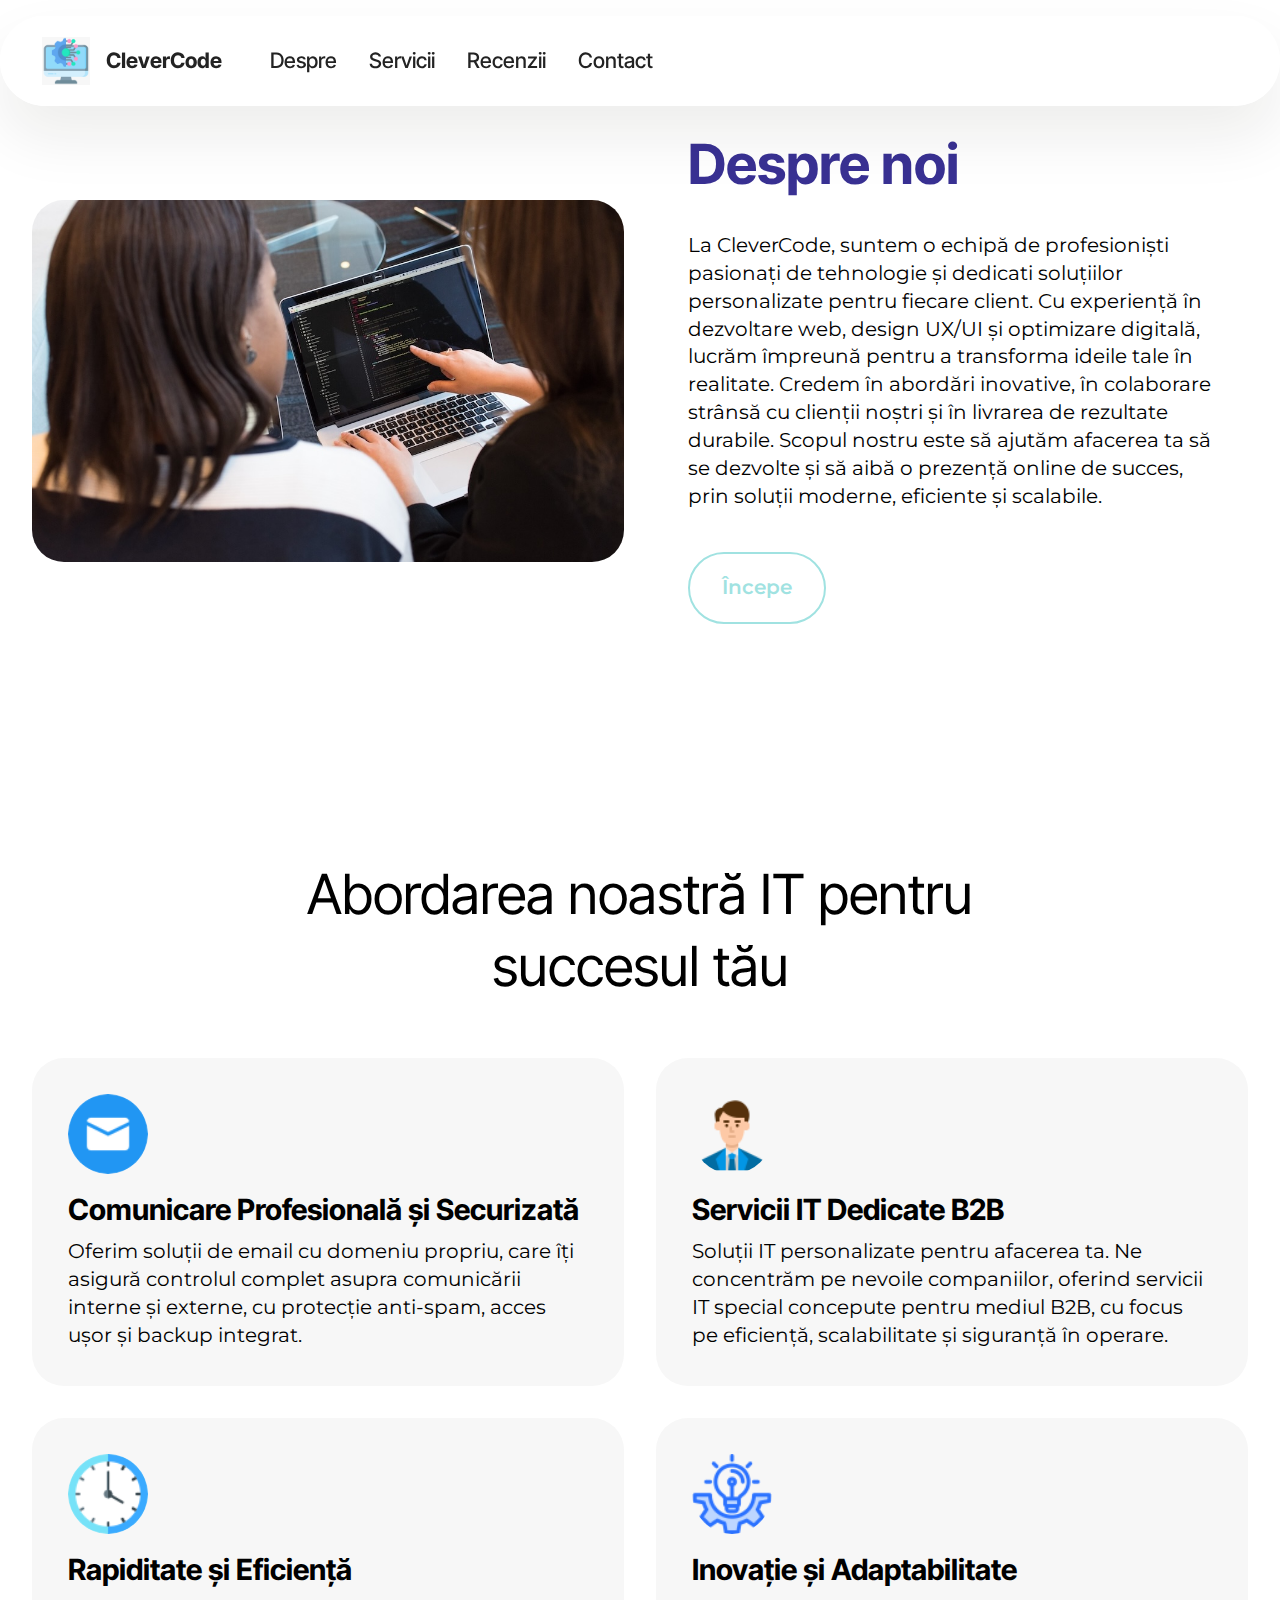
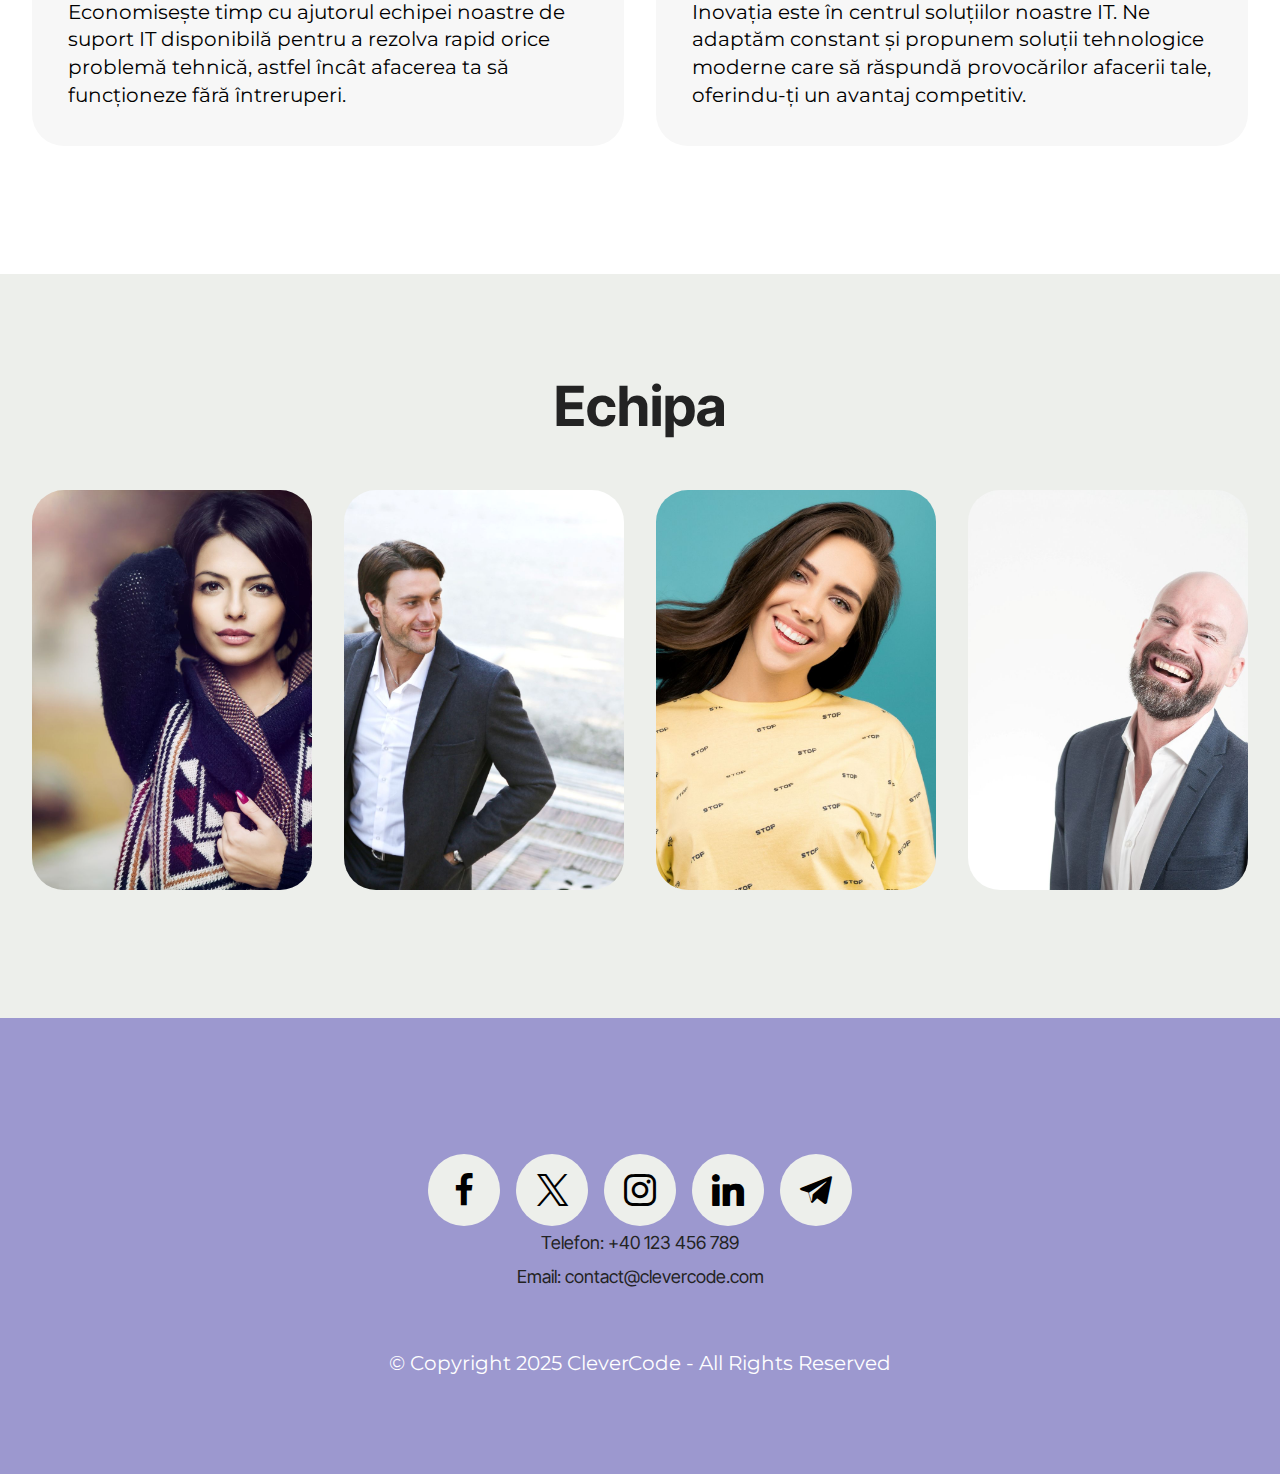
==== commit 392dd5c9: "Update page1.html" ====
--- a/page1.html
+++ b/page1.html
@@ -23,6 +23,16 @@
     <noscript><link rel="stylesheet" href="https://fonts.googleapis.com/css?family=Montserrat:100,200,300,400,500,600,700,800,900&display=swap"></noscript>
     <link rel="preload" as="style" href="assets/mobirise/css/mbr-additional.css?v=W30mkj">
     <link rel="stylesheet" href="assets/mobirise/css/mbr-additional.css?v=W30mkj" type="text/css">
+
+	<style>
+
+  .contact { text-align: center;
+             font-size: large;
+             margin:20 px ;
+
+
+  }
+</style>
 </head>
 
 <body>
@@ -212,6 +222,9 @@
 				</div>
 			  </div>
 			</div>
+			<div class="contact"><p>Telefon: +40 123 456 789</li>
+                            <p> Email: contact@clevercode.com </p>
+                        </div>
 			<div class="col-12 mt-5">
 			  <p class="mbr-fonts-style copyright display-7">
 				© Copyright 2025 CleverCode - All Rights Reserved
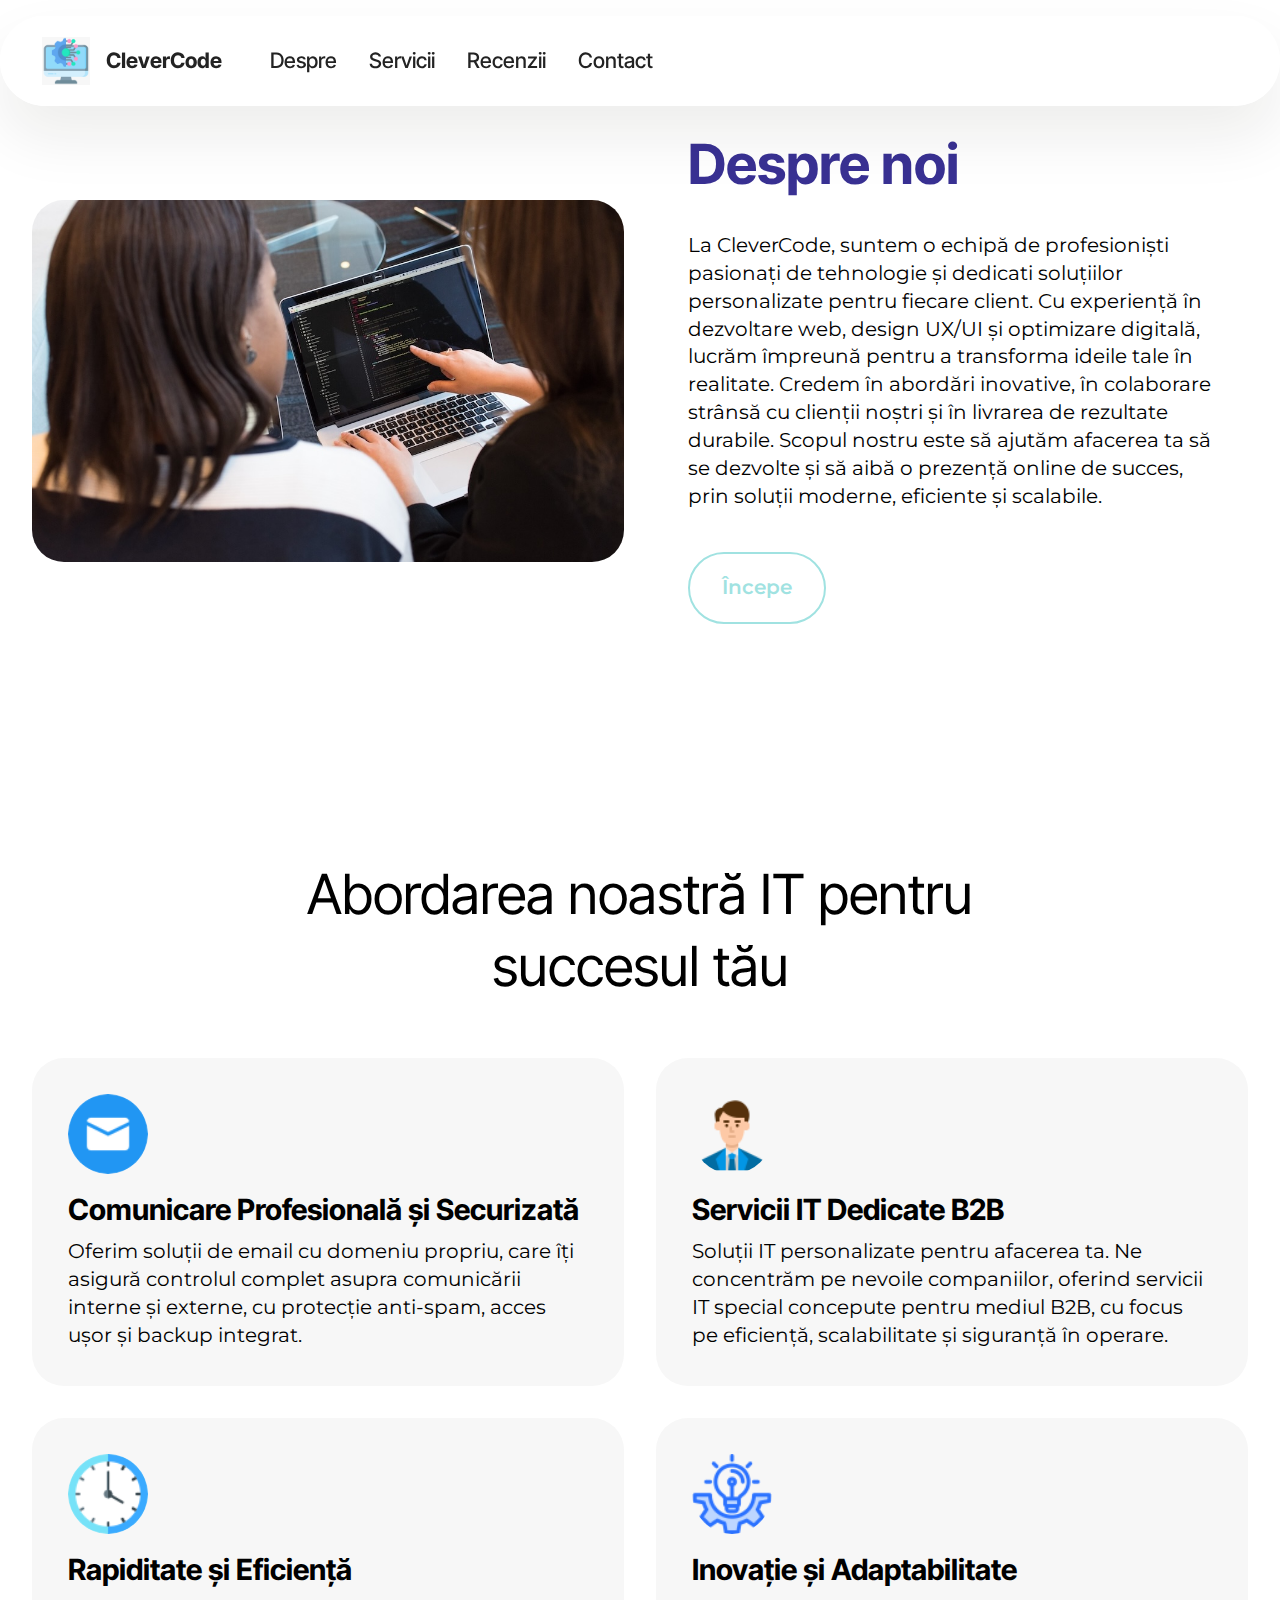
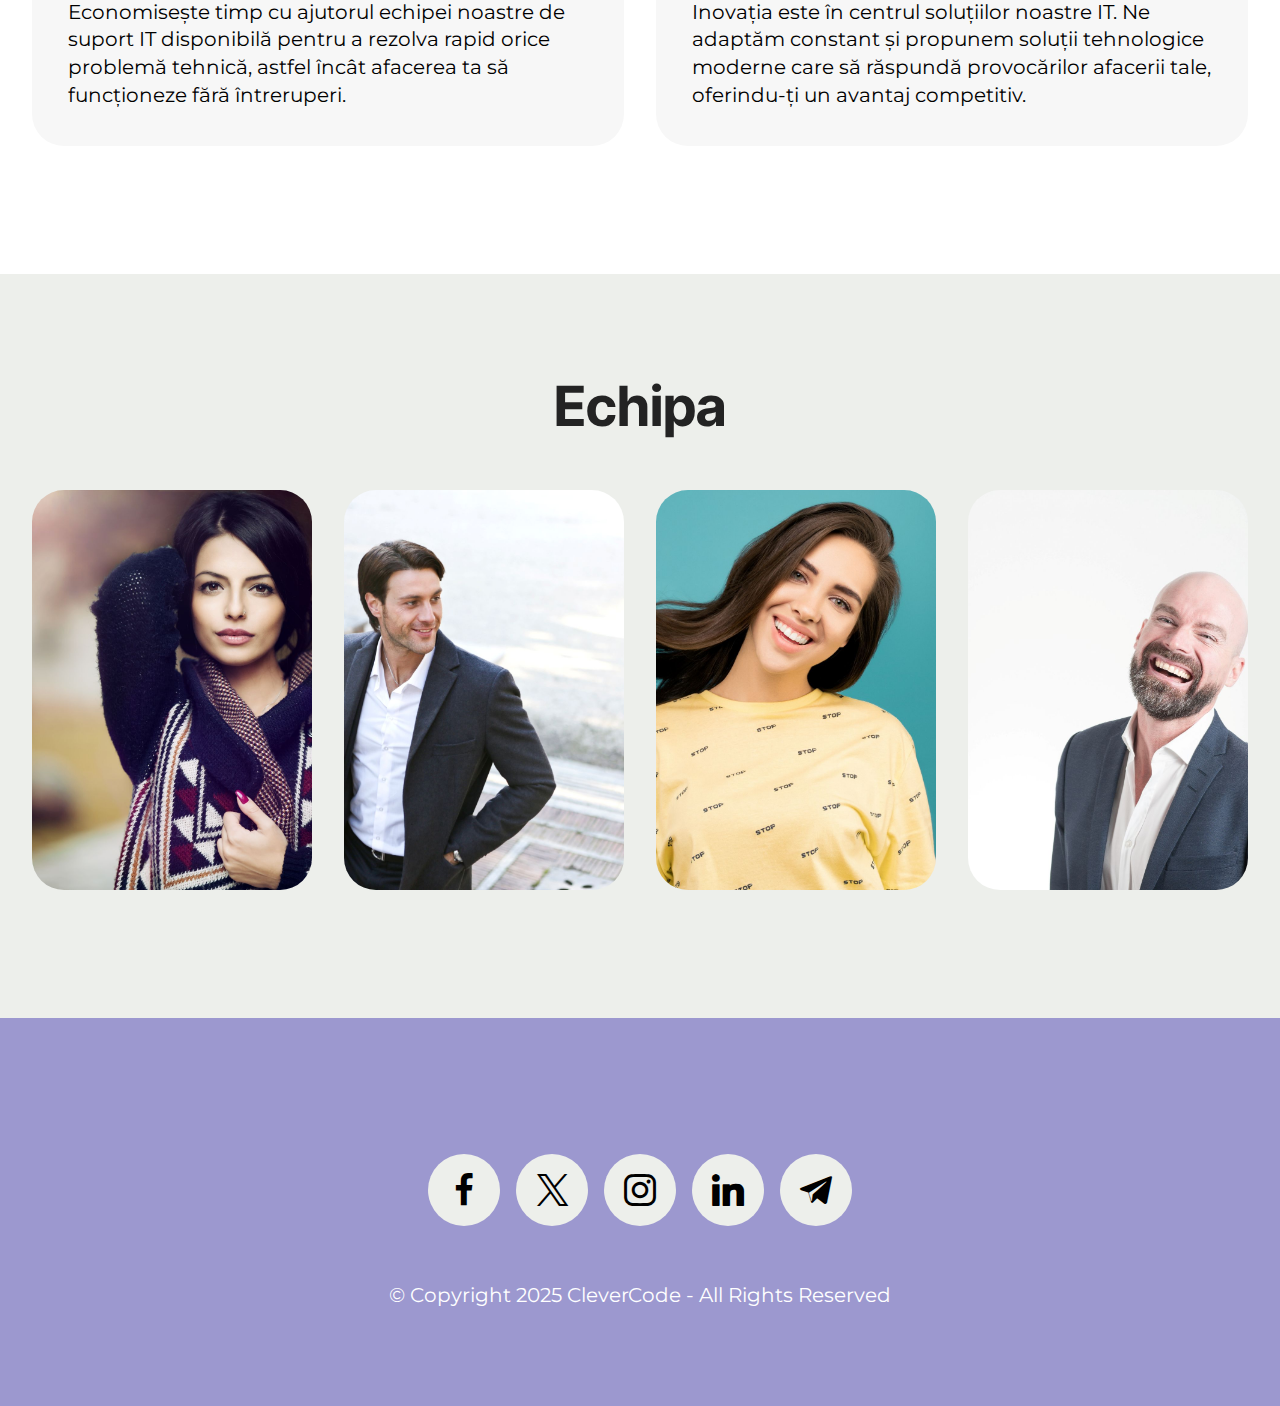
==== commit a91ebd0b: "Update page1.html" ====
--- a/page1.html
+++ b/page1.html
@@ -24,15 +24,7 @@
     <link rel="preload" as="style" href="assets/mobirise/css/mbr-additional.css?v=W30mkj">
     <link rel="stylesheet" href="assets/mobirise/css/mbr-additional.css?v=W30mkj" type="text/css">
 
-	<style>
-
-  .contact { text-align: center;
-             font-size: large;
-             margin:20 px ;
-
-
-  }
-</style>
+	
 </head>
 
 <body>
@@ -222,9 +214,7 @@
 				</div>
 			  </div>
 			</div>
-			<div class="contact"><p>Telefon: +40 123 456 789</li>
-                            <p> Email: contact@clevercode.com </p>
-                        </div>
+		
 			<div class="col-12 mt-5">
 			  <p class="mbr-fonts-style copyright display-7">
 				© Copyright 2025 CleverCode - All Rights Reserved
